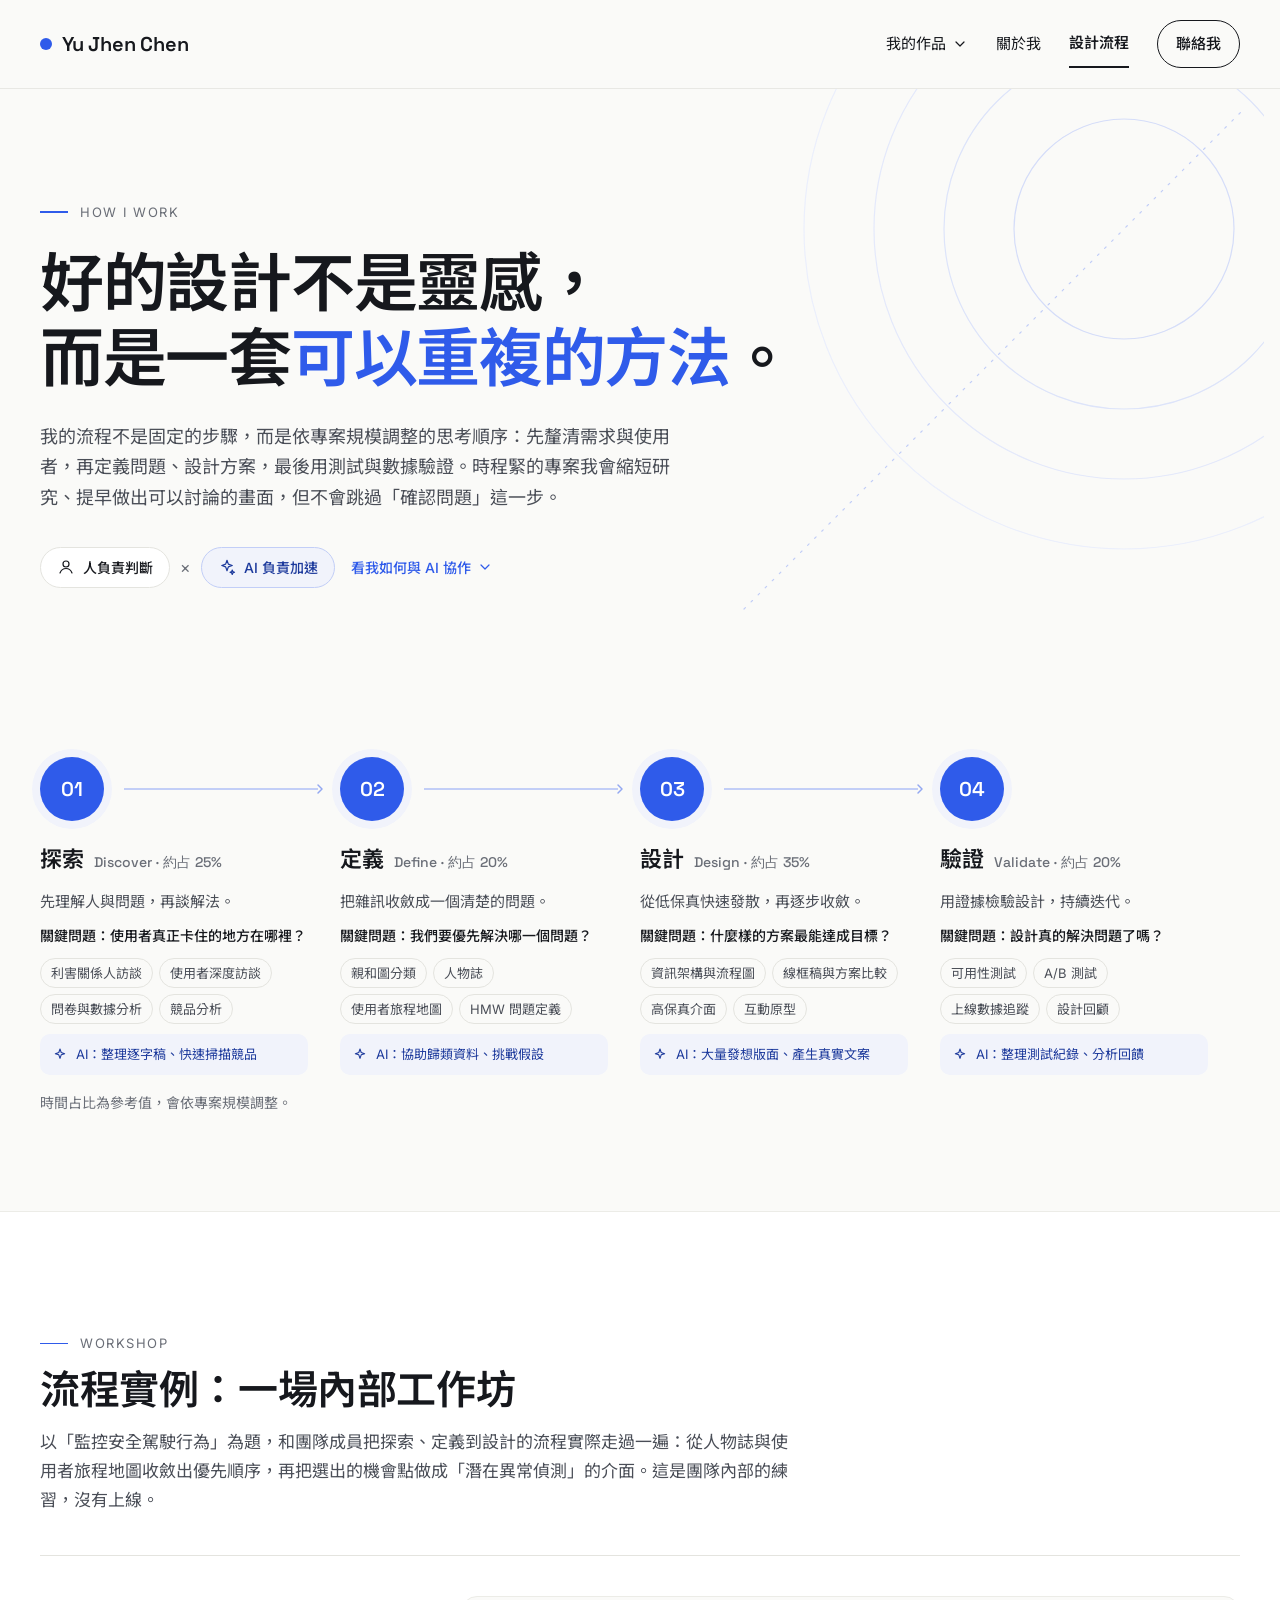
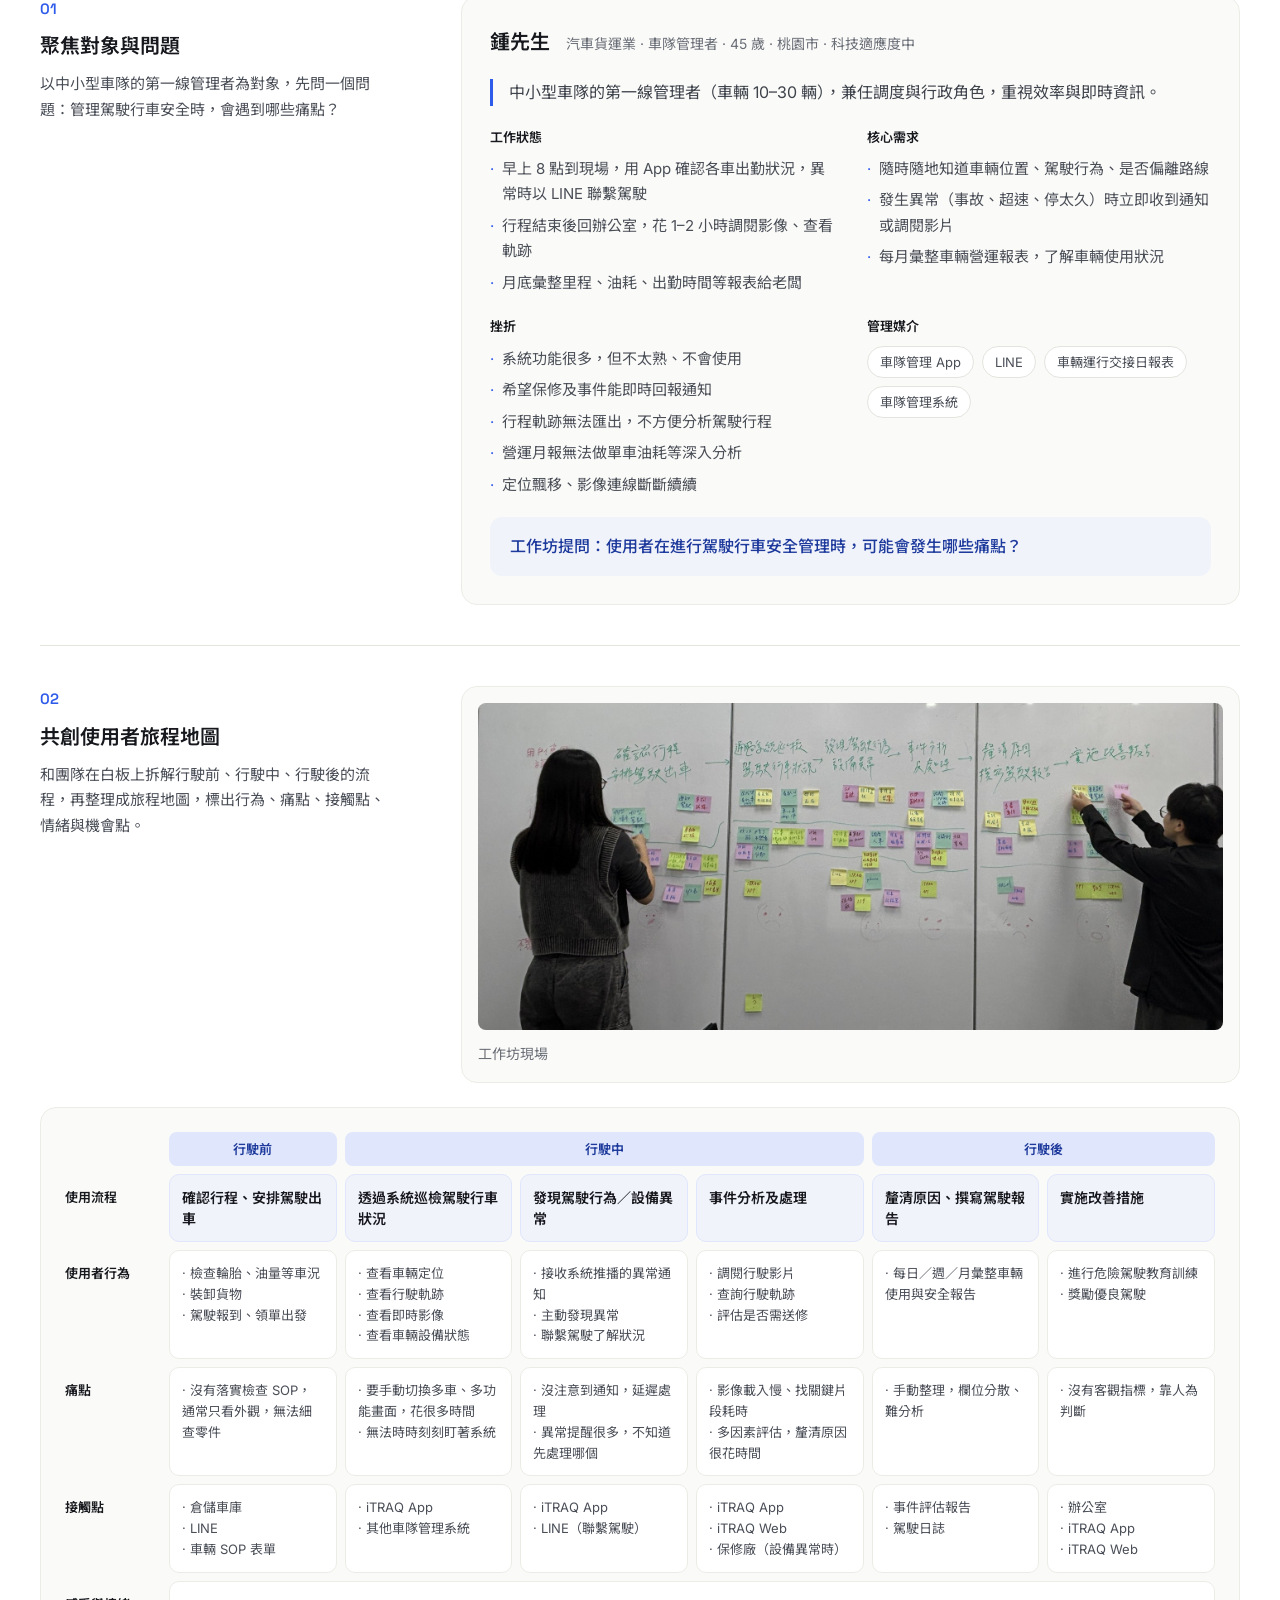
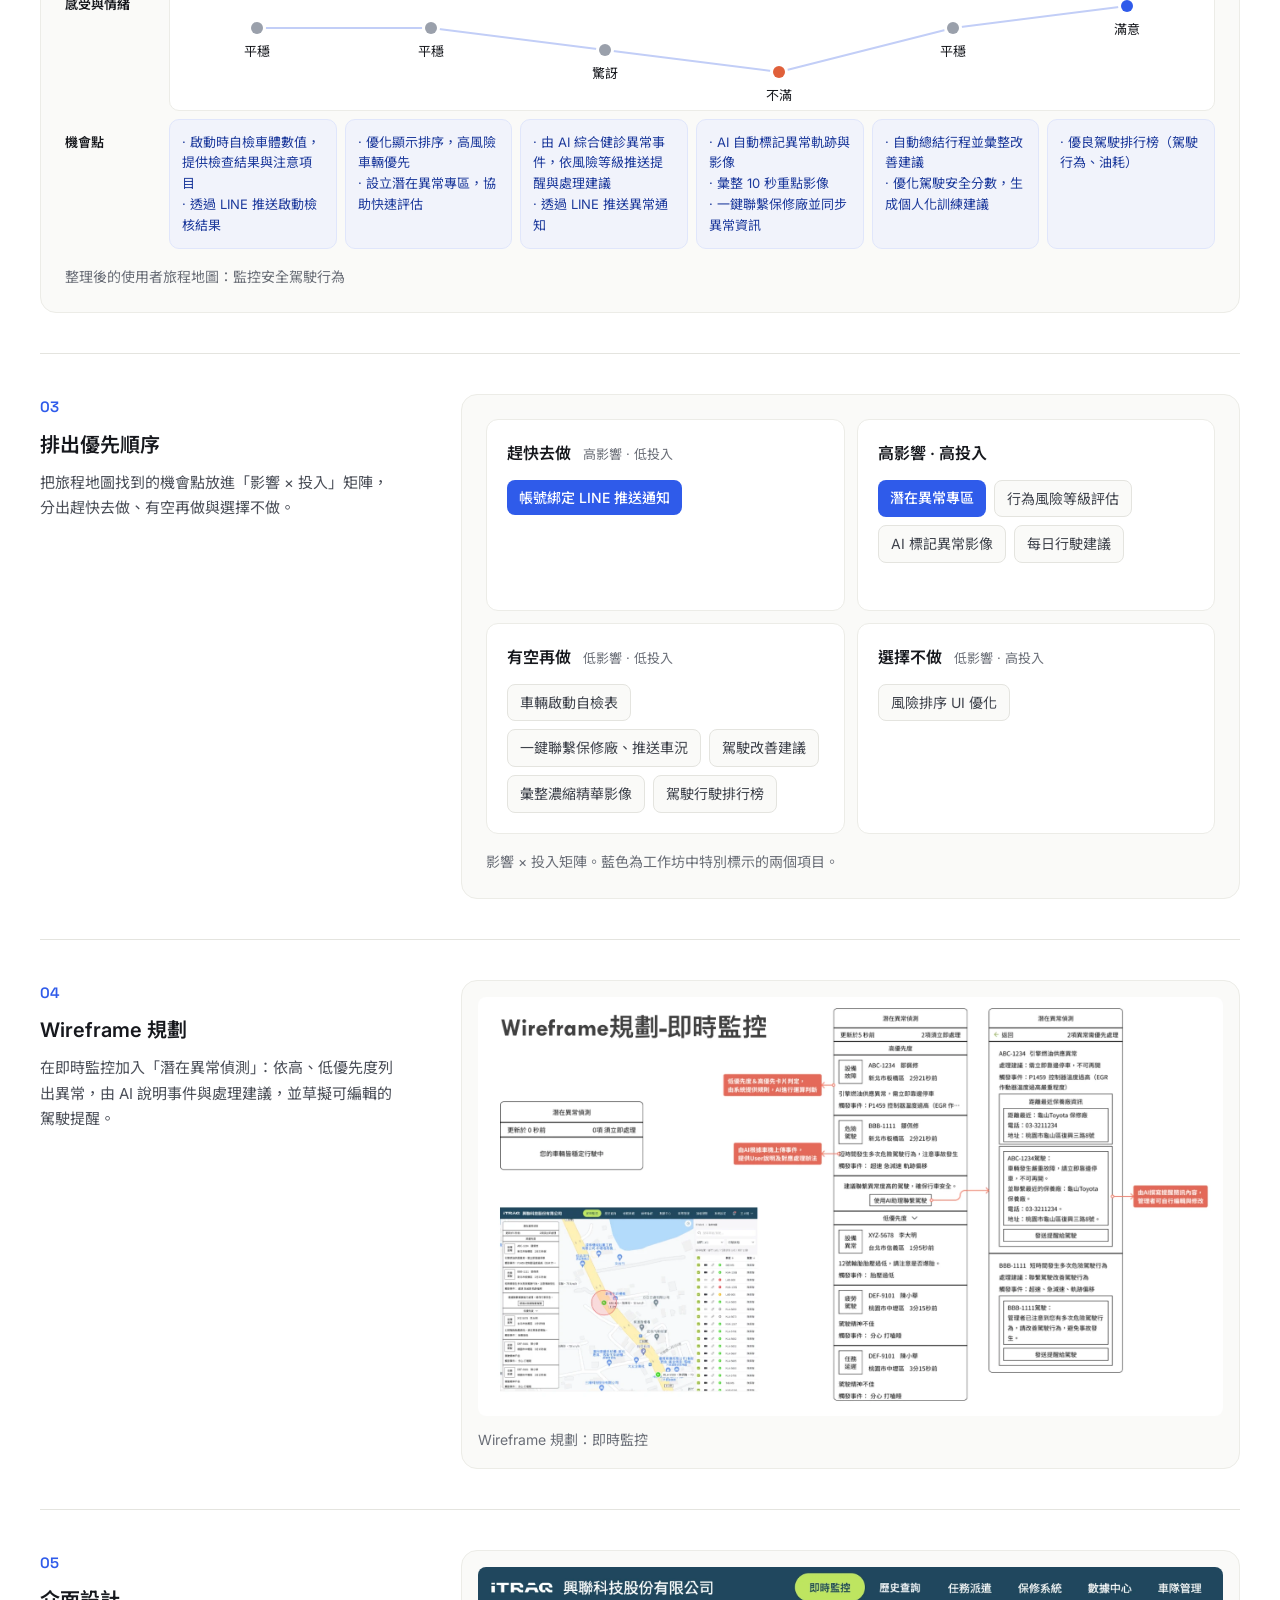
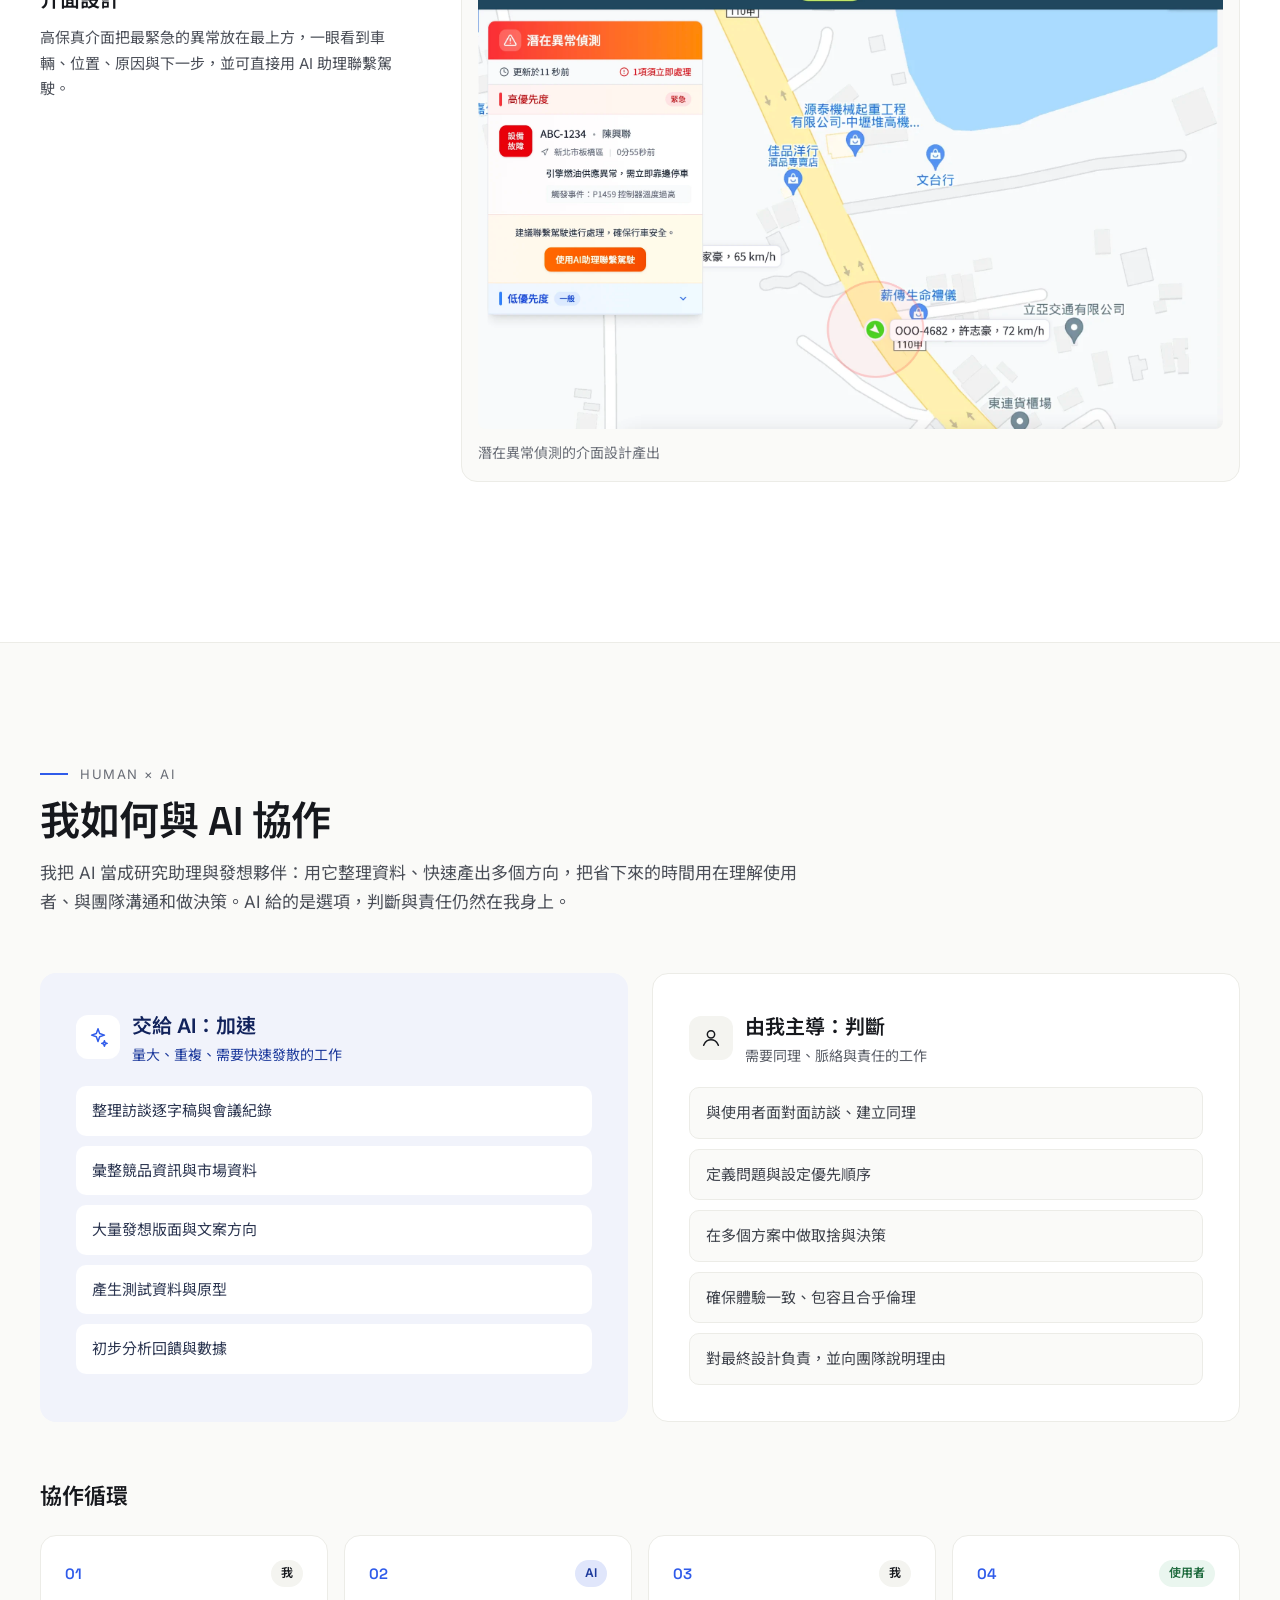
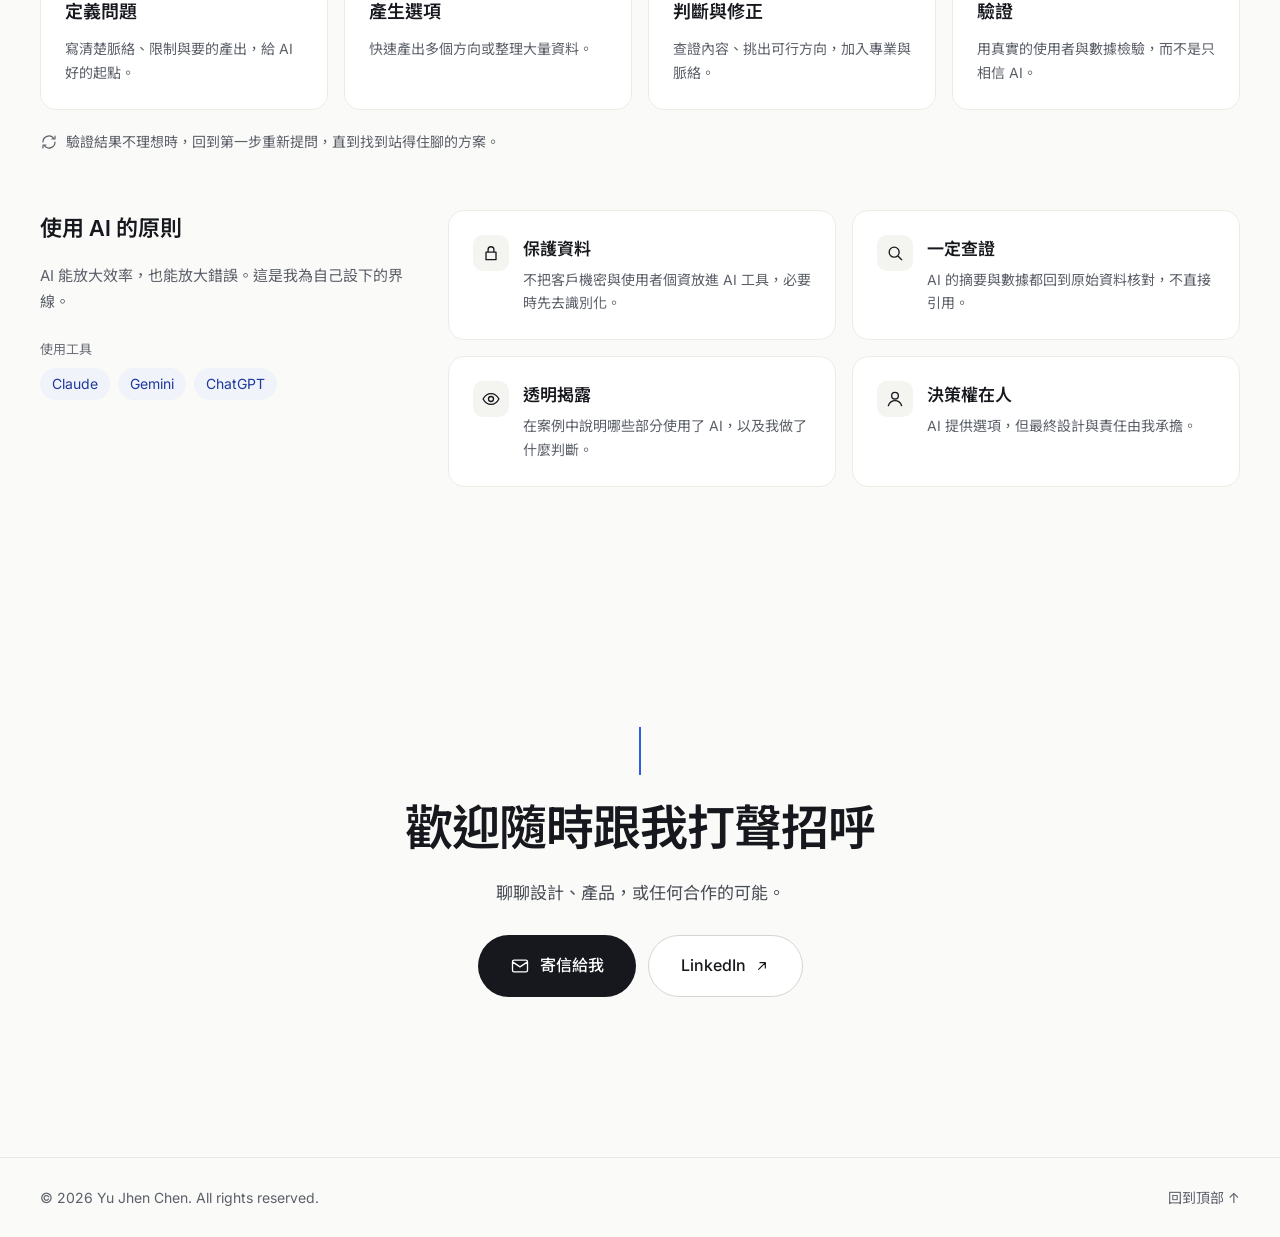
==== process.html @ 96ed3e53 "Initial commit: portfolio site Co-Authored-By: Claude Sonnet 5.5 <noreply@anthropic.com>" ====
<!doctype html>
<html lang="zh-Hant">
<head>
<meta charset="utf-8">
<meta name="viewport" content="width=device-width, initial-scale=1">
<title>我的設計流程</title>
<link rel="preconnect" href="https://fonts.googleapis.com">
<link href="https://fonts.googleapis.com/css2?family=Inter:wght@400;500;600&amp;family=Noto+Sans+TC:wght@400;500;700&amp;family=Space+Grotesk:wght@500;600&amp;display=swap" rel="stylesheet">
<link rel="stylesheet" href="css/site.css">
</head>
<body>
<div class="page">

<!-- 導覽列與頁尾由 js/site.js 產生 -->
<header id="site-header" class="site-header">
<nav aria-label="主要導覽" class="site-nav"><a href="index.html" class="brand">Yu Jhen Chen</a></nav>
</header>
<script src="js/site.js"></script>

<main id="top">

<!-- Hero -->
<section class="process-section1">
<svg data-ln="arcs" aria-hidden="true" viewBox="0 0 560 560" fill="none" class="c-svg1">
<circle cx="420" cy="140" r="110" stroke="#D5DDF9" stroke-width="1.2"></circle>
<circle cx="420" cy="140" r="180" stroke="#DDE4FA" stroke-width="1.2"></circle>
<circle cx="420" cy="140" r="250" stroke="#E4E9FB" stroke-width="1.2"></circle>
<circle cx="420" cy="140" r="320" stroke="#EBEFFC" stroke-width="1.2"></circle>
<path d="M40 520L540 20" stroke="#C2CEF7" stroke-width="1.2" stroke-dasharray="2 8" stroke-linecap="round"></path>
</svg>
<p class="c-p2" data-ln="eyebrow">How I Work</p>
<h1 class="process-h11">好的設計不是靈感，<br>而是一套<span class="text-accent">可以重複的方法</span>。</h1>
<p class="process-p3">我的流程不是固定的步驟，而是依專案規模調整的思考順序：先釐清需求與使用者，再定義問題、設計方案，最後用測試與數據驗證。時程緊的專案我會縮短研究、提早做出可以討論的畫面，但不會跳過「確認問題」這一步。</p>
<div class="process-div12">
<span class="process-span9">
<svg aria-hidden="true" width="18" height="18" viewBox="0 0 24 24" fill="none" stroke="currentColor" stroke-width="1.6" stroke-linecap="round" stroke-linejoin="round"><path d="M8 8a4 4 0 1 0 8 0a4 4 0 1 0-8 0M4 20c1.5-4 4.5-6 8-6s6.5 2 8 6"></path></svg>
人負責判斷
</span>
<span aria-hidden="true" class="process-span10">×</span>
<span class="process-span11">
<svg aria-hidden="true" width="18" height="18" viewBox="0 0 24 24" fill="none" stroke="currentColor" stroke-width="1.6" stroke-linecap="round" stroke-linejoin="round"><path d="M12 3l1.8 5.2L19 10l-5.2 1.8L12 17l-1.8-5.2L5 10l5.2-1.8zM19 16l.8 2.2L22 19l-2.2.8L19 22l-.8-2.2L16 19l2.2-.8z"></path></svg>
AI 負責加速
</span>
<a href="#ai" class="process-a1" data-h="link">看我如何與 AI 協作
<svg aria-hidden="true" width="16" height="16" viewBox="0 0 24 24" fill="none" stroke="currentColor" stroke-width="1.8" stroke-linecap="round" stroke-linejoin="round"><path d="M6 9l6 6 6-6"></path></svg>
</a>
</div>
</section>

<!-- 流程總覽 -->
<div>
<section aria-label="流程總覽" class="process-section2">
<ol aria-label="設計流程：探索、定義、設計、驗證，依序進行" class="process-ol1">

<li class="process-li1">
<div class="process-div2">
<span class="process-span2">01</span>

<div aria-hidden="true" class="process-div9">
<span class="process-span5"></span>
<svg width="16" height="16" viewBox="0 0 24 24" fill="none" stroke="currentColor" stroke-width="2.2" stroke-linecap="round" stroke-linejoin="round" class="process-svg1"><path d="M9 6l6 6-6 6"></path></svg>
</div>

</div>
<div class="process-div3">
<div class="process-div4">
<h2 class="title-22">探索</h2>
<span class="process-span3">Discover · 約占 25%</span>
</div>
<p class="text-15">先理解人與問題，再談解法。</p>
<p class="process-p1">關鍵問題：使用者真正卡住的地方在哪裡？</p>
<ul aria-label="常用方法" class="process-ul1">
<li class="method-chip">利害關係人訪談</li><li class="method-chip">使用者深度訪談</li><li class="method-chip">問卷與數據分析</li><li class="method-chip">競品分析</li>
</ul>
<p class="process-p2">
<svg aria-hidden="true" width="16" height="16" viewBox="0 0 24 24" fill="none" stroke="currentColor" stroke-width="1.6" stroke-linecap="round" stroke-linejoin="round" class="icon-inline"><path d="M12 3l1.8 5.2L19 10l-5.2 1.8L12 17l-1.8-5.2L5 10l5.2-1.8z"></path></svg>
<span>AI：整理逐字稿、快速掃描競品</span>
</p>
</div>
</li>

<li class="process-li1">
<div class="process-div2">
<span class="process-span2">02</span>

<div aria-hidden="true" class="process-div9">
<span class="process-span5"></span>
<svg width="16" height="16" viewBox="0 0 24 24" fill="none" stroke="currentColor" stroke-width="2.2" stroke-linecap="round" stroke-linejoin="round" class="process-svg1"><path d="M9 6l6 6-6 6"></path></svg>
</div>

</div>
<div class="process-div3">
<div class="process-div4">
<h2 class="title-22">定義</h2>
<span class="process-span3">Define · 約占 20%</span>
</div>
<p class="text-15">把雜訊收斂成一個清楚的問題。</p>
<p class="process-p1">關鍵問題：我們要優先解決哪一個問題？</p>
<ul aria-label="常用方法" class="process-ul1">
<li class="method-chip">親和圖分類</li><li class="method-chip">人物誌</li><li class="method-chip">使用者旅程地圖</li><li class="method-chip">HMW 問題定義</li>
</ul>
<p class="process-p2">
<svg aria-hidden="true" width="16" height="16" viewBox="0 0 24 24" fill="none" stroke="currentColor" stroke-width="1.6" stroke-linecap="round" stroke-linejoin="round" class="icon-inline"><path d="M12 3l1.8 5.2L19 10l-5.2 1.8L12 17l-1.8-5.2L5 10l5.2-1.8z"></path></svg>
<span>AI：協助歸類資料、挑戰假設</span>
</p>
</div>
</li>

<li class="process-li1">
<div class="process-div2">
<span class="process-span2">03</span>

<div aria-hidden="true" class="process-div9">
<span class="process-span5"></span>
<svg width="16" height="16" viewBox="0 0 24 24" fill="none" stroke="currentColor" stroke-width="2.2" stroke-linecap="round" stroke-linejoin="round" class="process-svg1"><path d="M9 6l6 6-6 6"></path></svg>
</div>

</div>
<div class="process-div3">
<div class="process-div4">
<h2 class="title-22">設計</h2>
<span class="process-span3">Design · 約占 35%</span>
</div>
<p class="text-15">從低保真快速發散，再逐步收斂。</p>
<p class="process-p1">關鍵問題：什麼樣的方案最能達成目標？</p>
<ul aria-label="常用方法" class="process-ul1">
<li class="method-chip">資訊架構與流程圖</li><li class="method-chip">線框稿與方案比較</li><li class="method-chip">高保真介面</li><li class="method-chip">互動原型</li>
</ul>
<p class="process-p2">
<svg aria-hidden="true" width="16" height="16" viewBox="0 0 24 24" fill="none" stroke="currentColor" stroke-width="1.6" stroke-linecap="round" stroke-linejoin="round" class="icon-inline"><path d="M12 3l1.8 5.2L19 10l-5.2 1.8L12 17l-1.8-5.2L5 10l5.2-1.8z"></path></svg>
<span>AI：大量發想版面、產生真實文案</span>
</p>
</div>
</li>

<li class="process-li1">
<div class="process-div2">
<span class="process-span2">04</span>

</div>
<div class="process-div3">
<div class="process-div4">
<h2 class="title-22">驗證</h2>
<span class="process-span3">Validate · 約占 20%</span>
</div>
<p class="text-15">用證據檢驗設計，持續迭代。</p>
<p class="process-p1">關鍵問題：設計真的解決問題了嗎？</p>
<ul aria-label="常用方法" class="process-ul1">
<li class="method-chip">可用性測試</li><li class="method-chip">A/B 測試</li><li class="method-chip">上線數據追蹤</li><li class="method-chip">設計回顧</li>
</ul>
<p class="process-p2">
<svg aria-hidden="true" width="16" height="16" viewBox="0 0 24 24" fill="none" stroke="currentColor" stroke-width="1.6" stroke-linecap="round" stroke-linejoin="round" class="icon-inline"><path d="M12 3l1.8 5.2L19 10l-5.2 1.8L12 17l-1.8-5.2L5 10l5.2-1.8z"></path></svg>
<span>AI：整理測試紀錄、分析回饋</span>
</p>
</div>
</li>

</ol>
<p class="process-p4">時間占比為參考值，會依專案規模調整。</p>
</section>
</div>

<!-- 流程實例：工作坊 -->
<div class="c-section1">
<section id="workshop" class="process-section3">
<div class="process-div10">
<p class="c-p2" data-ln="eyebrow">Workshop</p>
<h2 class="process-h21">流程實例：一場內部工作坊</h2>
<p class="text-17">以「監控安全駕駛行為」為題，和團隊成員把探索、定義到設計的流程實際走過一遍：從人物誌與使用者旅程地圖收斂出優先順序，再把選出的機會點做成「潛在異常偵測」的介面。這是團隊內部的練習，沒有上線。</p>
</div>
<ol class="c-ol2">
<li class="process-li2">
<div class="stack-8">
<span class="num-accent">01</span>
<h3 class="title-20">聚焦對象與問題</h3>
<p class="text-15">以中小型車隊的第一線管理者為對象，先問一個問題：管理駕駛行車安全時，會遇到哪些痛點？</p>
</div>
<div class="process-div1">
<figure class="process-figure2">
<div class="group-head">
<strong class="c-strong1">鍾先生</strong>
<span class="caption">汽車貨運業 · 車隊管理者 · 45 歲 · 桃園市 · 科技適應度中</span>
</div>
<p class="process-p5">中小型車隊的第一線管理者（車輛 10–30 輛），兼任調度與行政角色，重視效率與即時資訊。</p>
<div class="process-div13">
<div class="stack-8"><span class="label-13">工作狀態</span><ul class="process-ul2"><li class="row-8"><span aria-hidden="true" class="text-accent">·</span><span>早上 8 點到現場，用 App 確認各車出勤狀況，異常時以 LINE 聯繫駕駛</span></li><li class="row-8"><span aria-hidden="true" class="text-accent">·</span><span>行程結束後回辦公室，花 1–2 小時調閱影像、查看軌跡</span></li><li class="row-8"><span aria-hidden="true" class="text-accent">·</span><span>月底彙整里程、油耗、出勤時間等報表給老闆</span></li></ul></div>
<div class="stack-8"><span class="label-13">核心需求</span><ul class="process-ul2"><li class="row-8"><span aria-hidden="true" class="text-accent">·</span><span>隨時隨地知道車輛位置、駕駛行為、是否偏離路線</span></li><li class="row-8"><span aria-hidden="true" class="text-accent">·</span><span>發生異常（事故、超速、停太久）時立即收到通知或調閱影片</span></li><li class="row-8"><span aria-hidden="true" class="text-accent">·</span><span>每月彙整車輛營運報表，了解車輛使用狀況</span></li></ul></div>
<div class="stack-8"><span class="label-13">挫折</span><ul class="process-ul2"><li class="row-8"><span aria-hidden="true" class="text-accent">·</span><span>系統功能很多，但不太熟、不會使用</span></li><li class="row-8"><span aria-hidden="true" class="text-accent">·</span><span>希望保修及事件能即時回報通知</span></li><li class="row-8"><span aria-hidden="true" class="text-accent">·</span><span>行程軌跡無法匯出，不方便分析駕駛行程</span></li><li class="row-8"><span aria-hidden="true" class="text-accent">·</span><span>營運月報無法做單車油耗等深入分析</span></li><li class="row-8"><span aria-hidden="true" class="text-accent">·</span><span>定位飄移、影像連線斷斷續續</span></li></ul></div>
<div class="stack-8"><span class="label-13">管理媒介</span><div class="wrap-8"><span class="tag">車隊管理 App</span><span class="tag">LINE</span><span class="tag">車輛運行交接日報表</span><span class="tag">車隊管理系統</span></div></div>
</div>
<p class="process-p6">工作坊提問：使用者在進行駕駛行車安全管理時，可能會發生哪些痛點？</p>
</figure>
</div>
</li>
<li class="process-li2">
<div class="stack-8">
<span class="num-accent">02</span>
<h3 class="title-20">共創使用者旅程地圖</h3>
<p class="text-15">和團隊在白板上拆解行駛前、行駛中、行駛後的流程，再整理成旅程地圖，標出行為、痛點、接觸點、情緒與機會點。</p>
</div>
<div class="process-div1">
<figure class="process-figure1">
<img src="assets/images/workshop-photo.jpg" alt="兩位團隊成員在白板前以便利貼排出使用者旅程地圖" class="process-img1">
<figcaption class="caption">工作坊現場</figcaption>
</figure>
</div>
<figure class="process-figure3">
<div class="process-div14"><div class="process-div15"><div></div><div class="process-div16">行駛前</div><div class="process-div17">行駛中</div><div class="process-div18">行駛後</div><div class="jm-row-label">使用流程</div><div class="jm-step">確認行程、安排駕駛出車</div><div class="jm-step">透過系統巡檢駕駛行車狀況</div><div class="jm-step">發現駕駛行為／設備異常</div><div class="jm-step">事件分析及處理</div><div class="jm-step">釐清原因、撰寫駕駛報告</div><div class="jm-step">實施改善措施</div><div class="jm-row-label">使用者行為</div><div class="jm-cell">· 檢查輪胎、油量等車況<br>· 裝卸貨物<br>· 駕駛報到、領單出發</div><div class="jm-cell">· 查看車輛定位<br>· 查看行駛軌跡<br>· 查看即時影像<br>· 查看車輛設備狀態</div><div class="jm-cell">· 接收系統推播的異常通知<br>· 主動發現異常<br>· 聯繫駕駛了解狀況</div><div class="jm-cell">· 調閱行駛影片<br>· 查詢行駛軌跡<br>· 評估是否需送修</div><div class="jm-cell">· 每日／週／月彙整車輛使用與安全報告</div><div class="jm-cell">· 進行危險駕駛教育訓練<br>· 獎勵優良駕駛</div><div class="jm-row-label">痛點</div><div class="jm-cell">· 沒有落實檢查 SOP，通常只看外觀，無法細查零件</div><div class="jm-cell">· 要手動切換多車、多功能畫面，花很多時間<br>· 無法時時刻刻盯著系統</div><div class="jm-cell">· 沒注意到通知，延遲處理<br>· 異常提醒很多，不知道先處理哪個</div><div class="jm-cell">· 影像載入慢、找關鍵片段耗時<br>· 多因素評估，釐清原因很花時間</div><div class="jm-cell">· 手動整理，欄位分散、難分析</div><div class="jm-cell">· 沒有客觀指標，靠人為判斷</div><div class="jm-row-label">接觸點</div><div class="jm-cell">· 倉儲車庫<br>· LINE<br>· 車輛 SOP 表單</div><div class="jm-cell">· iTRAQ App<br>· 其他車隊管理系統</div><div class="jm-cell">· iTRAQ App<br>· LINE（聯繫駕駛）</div><div class="jm-cell">· iTRAQ App<br>· iTRAQ Web<br>· 保修廠（設備異常時）</div><div class="jm-cell">· 事件評估報告<br>· 駕駛日誌</div><div class="jm-cell">· 辦公室<br>· iTRAQ App<br>· iTRAQ Web</div><div class="jm-row-label">感受與情緒</div><div class="process-div19"><svg aria-hidden="true" viewBox="0 0 600 128" preserveAspectRatio="none" class="process-svg2"><polyline points="50,46 150,46 250,68 350,90 450,46 550,24" fill="none" stroke="#C2CEF7" stroke-width="2" stroke-linejoin="round" stroke-linecap="round" vector-effect="non-scaling-stroke"></polyline></svg><span class="process-span12"></span><span class="process-span13">平穩</span><span class="process-span14"></span><span class="process-span15">平穩</span><span class="process-span16"></span><span class="process-span17">驚訝</span><span class="process-span18"></span><span class="process-span19">不滿</span><span class="process-span20"></span><span class="process-span21">平穩</span><span class="process-span22"></span><span class="process-span23">滿意</span></div><div class="jm-row-label">機會點</div><div class="jm-opportunity">· 啟動時自檢車體數值，提供檢查結果與注意項目<br>· 透過 LINE 推送啟動檢核結果</div><div class="jm-opportunity">· 優化顯示排序，高風險車輛優先<br>· 設立潛在異常專區，協助快速評估</div><div class="jm-opportunity">· 由 AI 綜合健診異常事件，依風險等級推送提醒與處理建議<br>· 透過 LINE 推送異常通知</div><div class="jm-opportunity">· AI 自動標記異常軌跡與影像<br>· 彙整 10 秒重點影像<br>· 一鍵聯繫保修廠並同步異常資訊</div><div class="jm-opportunity">· 自動總結行程並彙整改善建議<br>· 優化駕駛安全分數，生成個人化訓練建議</div><div class="jm-opportunity">· 優良駕駛排行榜（駕駛行為、油耗）</div></div></div>
<figcaption class="caption">整理後的使用者旅程地圖：監控安全駕駛行為</figcaption>
</figure>
</li>
<li class="process-li2">
<div class="stack-8">
<span class="num-accent">03</span>
<h3 class="title-20">排出優先順序</h3>
<p class="text-15">把旅程地圖找到的機會點放進「影響 × 投入」矩陣，分出趕快去做、有空再做與選擇不做。</p>
</div>
<div class="process-div1">
<figure class="process-figure4">
<div class="process-div20">
<div class="process-div5"><div class="process-div6"><strong class="process-strong1">趕快去做</strong><span class="process-span1">高影響 · 低投入</span></div><div class="wrap-8"><span class="process-span7">帳號綁定 LINE 推送通知</span></div></div>
<div class="process-div5"><div class="process-div6"><strong class="process-strong1">高影響 · 高投入</strong><span class="process-span1"></span></div><div class="wrap-8"><span class="process-span7">潛在異常專區</span><span class="matrix-chip">行為風險等級評估</span><span class="matrix-chip">AI 標記異常影像</span><span class="matrix-chip">每日行駛建議</span></div></div>
<div class="process-div5"><div class="process-div6"><strong class="process-strong1">有空再做</strong><span class="process-span1">低影響 · 低投入</span></div><div class="wrap-8"><span class="matrix-chip">車輛啟動自檢表</span><span class="matrix-chip">一鍵聯繫保修廠、推送車況</span><span class="matrix-chip">駕駛改善建議</span><span class="matrix-chip">彙整濃縮精華影像</span><span class="matrix-chip">駕駛行駛排行榜</span></div></div>
<div class="process-div5"><div class="process-div6"><strong class="process-strong1">選擇不做</strong><span class="process-span1">低影響 · 高投入</span></div><div class="wrap-8"><span class="matrix-chip">風險排序 UI 優化</span></div></div>
</div>
<figcaption class="caption">影響 × 投入矩陣。藍色為工作坊中特別標示的兩個項目。</figcaption>
</figure>
</div>
</li>
<li class="process-li2">
<div class="stack-8">
<span class="num-accent">04</span>
<h3 class="title-20">Wireframe 規劃</h3>
<p class="text-15">在即時監控加入「潛在異常偵測」：依高、低優先度列出異常，由 AI 說明事件與處理建議，並草擬可編輯的駕駛提醒。</p>
</div>
<div class="process-div1">
<figure class="process-figure1">
<img src="assets/images/workshop-wireframe.png" alt="即時監控的 Wireframe：潛在異常偵測面板的空狀態、列表與處理建議頁" class="process-img1">
<figcaption class="caption">Wireframe 規劃：即時監控</figcaption>
</figure>
</div>
</li>
<li class="process-li2">
<div class="stack-8">
<span class="num-accent">05</span>
<h3 class="title-20">介面設計</h3>
<p class="text-15">高保真介面把最緊急的異常放在最上方，一眼看到車輛、位置、原因與下一步，並可直接用 AI 助理聯繫駕駛。</p>
</div>
<div class="process-div1">
<figure class="process-figure1">
<img src="assets/images/workshop-ui.png" alt="iTRAQ 即時監控畫面，左側為潛在異常偵測面板" class="process-img1">
<figcaption class="caption">潛在異常偵測的介面設計產出</figcaption>
</figure>
</div>
</li>
</ol>
</section>
</div>

<!-- 與 AI 協作 -->
<div>
<section id="ai" class="process-section4">
<div class="process-div10">
<p class="c-p2" data-ln="eyebrow">Human × AI</p>
<h2 class="process-h21">我如何與 AI 協作</h2>
<p class="text-17">我把 AI 當成研究助理與發想夥伴：用它整理資料、快速產出多個方向，把省下來的時間用在理解使用者、與團隊溝通和做決策。AI 給的是選項，判斷與責任仍然在我身上。</p>
</div>

<!-- 分工 -->
<div class="process-div21">
<div class="process-div22">
<div class="process-div11">
<span aria-hidden="true" class="process-span24"><svg width="22" height="22" viewBox="0 0 24 24" fill="none" stroke="currentColor" stroke-width="1.6" stroke-linecap="round" stroke-linejoin="round"><path d="M12 3l1.8 5.2L19 10l-5.2 1.8L12 17l-1.8-5.2L5 10l5.2-1.8zM19 16l.8 2.2L22 19l-2.2.8L19 22l-.8-2.2L16 19l2.2-.8z"></path></svg></span>
<div><h3 class="process-h31">交給 AI：加速</h3><p class="process-p7">量大、重複、需要快速發散的工作</p></div>
</div>
<ul class="process-ul3">
<li class="process-li3">整理訪談逐字稿與會議紀錄</li><li class="process-li3">彙整競品資訊與市場資料</li><li class="process-li3">大量發想版面與文案方向</li><li class="process-li3">產生測試資料與原型</li><li class="process-li3">初步分析回饋與數據</li>
</ul>
</div>
<div class="process-div23">
<div class="process-div11">
<span aria-hidden="true" class="process-span25"><svg width="22" height="22" viewBox="0 0 24 24" fill="none" stroke="currentColor" stroke-width="1.6" stroke-linecap="round" stroke-linejoin="round"><path d="M8 8a4 4 0 1 0 8 0a4 4 0 1 0-8 0M4 20c1.5-4 4.5-6 8-6s6.5 2 8 6"></path></svg></span>
<div><h3 class="title-20">由我主導：判斷</h3><p class="text-14-muted">需要同理、脈絡與責任的工作</p></div>
</div>
<ul class="c-ul1">
<li class="process-li4">與使用者面對面訪談、建立同理</li><li class="process-li4">定義問題與設定優先順序</li><li class="process-li4">在多個方案中做取捨與決策</li><li class="process-li4">確保體驗一致、包容且合乎倫理</li><li class="process-li4">對最終設計負責，並向團隊說明理由</li>
</ul>
</div>
</div>

<!-- 協作循環 -->
<div class="process-li1">
<h3 class="title-22">協作循環</h3>
<ol class="c-ol3">

<li class="flow-card">
<div class="process-div7">
<span class="num-accent">01</span>
<span class="process-span8">我</span>
</div>
<h4 class="title-18">定義問題</h4>
<p class="text-14-muted">寫清楚脈絡、限制與要的產出，給 AI 好的起點。</p>
</li>

<li class="flow-card">
<div class="process-div7">
<span class="num-accent">02</span>
<span class="process-span26">AI</span>
</div>
<h4 class="title-18">產生選項</h4>
<p class="text-14-muted">快速產出多個方向或整理大量資料。</p>
</li>

<li class="flow-card">
<div class="process-div7">
<span class="num-accent">03</span>
<span class="process-span8">我</span>
</div>
<h4 class="title-18">判斷與修正</h4>
<p class="text-14-muted">查證內容、挑出可行方向，加入專業與脈絡。</p>
</li>

<li class="flow-card">
<div class="process-div7">
<span class="num-accent">04</span>
<span class="process-span27">使用者</span>
</div>
<h4 class="title-18">驗證</h4>
<p class="text-14-muted">用真實的使用者與數據檢驗，而不是只相信 AI。</p>
</li>

</ol>
<p class="process-p8">
<svg aria-hidden="true" width="18" height="18" viewBox="0 0 24 24" fill="none" stroke="currentColor" stroke-width="1.6" stroke-linecap="round" stroke-linejoin="round"><path d="M4 12a8 8 0 0 1 14-5.3M20 4v4h-4M20 12a8 8 0 0 1-14 5.3M4 20v-4h4"></path></svg>
驗證結果不理想時，回到第一步重新提問，直到找到站得住腳的方案。
</p>
</div>

<!-- 使用原則 -->
<div class="process-div24">
<div class="process-div25">
<h3 class="title-22">使用 AI 的原則</h3>
<p class="process-p9">AI 能放大效率，也能放大錯誤。這是我為自己設下的界線。</p>
<div class="process-div26">
<span class="process-span1">使用工具</span>
<div class="wrap-8"><span class="process-span6">Claude</span><span class="process-span6">Gemini</span><span class="process-span6">ChatGPT</span></div>
</div>
</div>
<div class="process-div27">

<div class="process-div8">
<span aria-hidden="true" class="process-span4"><svg width="20" height="20" viewBox="0 0 24 24" fill="none" stroke="#16181D" stroke-width="1.6" stroke-linecap="round" stroke-linejoin="round"><path d="M6 11h12v9H6zM8.5 11V8a3.5 3.5 0 0 1 7 0v3"></path></svg></span>
<div class="stack-4"><h4 class="process-h41">保護資料</h4><p class="text-14-muted">不把客戶機密與使用者個資放進 AI 工具，必要時先去識別化。</p></div>
</div>

<div class="process-div8">
<span aria-hidden="true" class="process-span4"><svg width="20" height="20" viewBox="0 0 24 24" fill="none" stroke="#16181D" stroke-width="1.6" stroke-linecap="round" stroke-linejoin="round"><path d="M5 11a6 6 0 1 0 12 0a6 6 0 1 0-12 0M20 20l-4.5-4.5"></path></svg></span>
<div class="stack-4"><h4 class="process-h41">一定查證</h4><p class="text-14-muted">AI 的摘要與數據都回到原始資料核對，不直接引用。</p></div>
</div>

<div class="process-div8">
<span aria-hidden="true" class="process-span4"><svg width="20" height="20" viewBox="0 0 24 24" fill="none" stroke="#16181D" stroke-width="1.6" stroke-linecap="round" stroke-linejoin="round"><path d="M2.5 12S6 5.5 12 5.5 21.5 12 21.5 12 18 18.5 12 18.5 2.5 12 2.5 12zM9 12a3 3 0 1 0 6 0a3 3 0 1 0-6 0"></path></svg></span>
<div class="stack-4"><h4 class="process-h41">透明揭露</h4><p class="text-14-muted">在案例中說明哪些部分使用了 AI，以及我做了什麼判斷。</p></div>
</div>

<div class="process-div8">
<span aria-hidden="true" class="process-span4"><svg width="20" height="20" viewBox="0 0 24 24" fill="none" stroke="#16181D" stroke-width="1.6" stroke-linecap="round" stroke-linejoin="round"><path d="M8 8a4 4 0 1 0 8 0a4 4 0 1 0-8 0M4 20c1.5-4 4.5-6 8-6s6.5 2 8 6"></path></svg></span>
<div class="stack-4"><h4 class="process-h41">決策權在人</h4><p class="text-14-muted">AI 提供選項，但最終設計與責任由我承擔。</p></div>
</div>

</div>
</div>
</section>
</div>

<!-- 聯絡 -->
<section id="contact" class="process-section5">
<div class="contact-inner">
<h2 class="c-h21" data-ln="contact">歡迎隨時跟我打聲招呼</h2>
<p class="text-17">聊聊設計、產品，或任何合作的可能。</p>
<div class="c-div1">
<a href="mailto:yujhen99127@gmail.com" class="btn-primary-lg" data-h="primary">
<svg aria-hidden="true" width="20" height="20" viewBox="0 0 24 24" fill="none" stroke="currentColor" stroke-width="1.6" stroke-linecap="round" stroke-linejoin="round"><path d="M5 5h14a2 2 0 0 1 2 2v10a2 2 0 0 1-2 2H5a2 2 0 0 1-2-2V7a2 2 0 0 1 2-2zM3 7l9 6 9-6"></path></svg>
寄信給我
</a>
<a href="https://www.linkedin.com/in/yu-jhen-c-207bb4201/" class="btn-outline-lg" data-h="pill">LinkedIn
<svg aria-hidden="true" width="16" height="16" viewBox="0 0 24 24" fill="none" stroke="currentColor" stroke-width="1.8" stroke-linecap="round" stroke-linejoin="round"><path d="M7 17L17 7M9 7h8v8"></path></svg>
</a>
</div>
</div>
</section>

</main>

<footer id="site-footer" class="site-footer"></footer>

</div>
</body>
</html>
---- css/site.css ----
/* Yu Jhen Chen 作品集：全站樣式
   1. 設計變數  2. 基礎與互動  3. 共用元件  4. 跨頁共用的版面  5. 各頁專屬 */
/* ---------- 1. 設計變數：改這裡就能全站換色、換字型 ---------- */
:root {
  --accent: #2F5BEA;
  --accent-dark: #1D3A9C;
  --accent-200: #C2CEF7;
  --accent-100: #E0E6FB;
  --accent-50: #F1F3FB;
  --ink: #16181D;
  --text-1: #3E424B;
  --text-2: #4A4E57;
  --text-3: #5B5F68;
  --text-4: #6A6E77;
  --ground: #FAFAF8;
  --white: #FFFFFF;
  --line: #ECECE7;
  --line-strong: #E4E4DF;
  --line-nav: #E8E8E4;
  --line-control: #D6D6D0;
  --font-head: 'Space Grotesk', 'Noto Sans TC', sans-serif;
  --font-body: Inter, 'Noto Sans TC', system-ui, sans-serif;
}
/* ---------- 2. 基礎與互動（Hover、下拉選單、線條點綴） ---------- */
body{margin:0;background:var(--ground);overflow-x:hidden}
a{color:var(--ink);text-decoration:none}
:where(a:hover){color:var(--accent)}
[data-h]{transition:background-color 200ms cubic-bezier(.2,.8,.2,1),border-color 200ms cubic-bezier(.2,.8,.2,1),box-shadow 200ms cubic-bezier(.2,.8,.2,1),color 200ms cubic-bezier(.2,.8,.2,1)}
[data-h="primary"]:hover,[data-h="pill"]:hover{background:var(--accent-50) !important;color:var(--accent-dark) !important;border-color:var(--accent) !important;box-shadow:inset 0 0 0 1px var(--accent)}
[data-h="card"]:hover{background:#F6F8FE !important;border-color:var(--accent) !important;box-shadow:0 0 0 1px var(--accent)}
[data-h="link"]:hover{background:var(--accent-50);color:var(--accent-dark) !important;border-radius:6px;box-shadow:0 0 0 6px var(--accent-50),0 0 0 7px var(--accent-200)}
a:focus-visible{outline:2px solid var(--accent);outline-offset:3px}
[data-dd-menu]{opacity:0;visibility:hidden;transform:translateY(-4px);transition:opacity 200ms cubic-bezier(.2,.8,.2,1),transform 200ms cubic-bezier(.2,.8,.2,1),visibility 200ms}
[data-dd]:hover [data-dd-menu],[data-dd]:focus-within [data-dd-menu]{opacity:1;visibility:visible;transform:none}
[data-dd-chev]{transition:transform 200ms cubic-bezier(.2,.8,.2,1)}
[data-dd]:hover [data-dd-chev],[data-dd]:focus-within [data-dd-chev]{transform:rotate(180deg)}
[data-h="item"]:hover{background:var(--accent-50);color:var(--accent-dark) !important;box-shadow:inset 0 0 0 1px var(--accent-200)}
button:focus-visible{outline:2px solid var(--accent);outline-offset:3px}
[data-ln="eyebrow"]::before{content:"";display:inline-block;width:28px;height:1.5px;background:var(--accent);vertical-align:middle;margin-right:12px;position:relative;top:-1px}
[data-ln="num"]{display:flex;align-items:center;gap:12px}
[data-ln="num"]::after{content:"";width:40px;height:1.5px;background:var(--accent-200)}
[data-ln="contact"]::before{content:"";display:block;width:1.5px;height:48px;background:var(--accent);margin:0 auto 24px}
@media (prefers-reduced-motion: reduce){[data-h]{transition:none}}

.brand-icon{width:28px;height:28px;border-radius:8px;display:inline-block}
.nav-link.is-current{font-weight:600;border-bottom:2px solid var(--ink)}
.menu-item.is-current{font-weight:600;background:#F4F4F0}

/* ---------- 3. 共用元件 ---------- */
.text-15 {
  margin: 0;
  font-size: 15px;
  color: var(--text-2);
}
.title-20 {
  margin: 0;
  font-size: 20px;
  font-weight: 600;
}
.num-accent {
  font-family: 'Space Grotesk', sans-serif;
  font-size: 15px;
  font-weight: 600;
  color: var(--accent);
}
.jm-cell {
  padding: 12px;
  border-radius: 10px;
  background: var(--white);
  border: 1px solid var(--line);
  font-size: 13px;
  line-height: 1.6;
  color: var(--text-2);
}
.stack-4 {
  display: flex;
  flex-direction: column;
  gap: 4px;
}
.tag {
  font-size: 13px;
  padding: 4px 12px;
  border-radius: 999px;
  background: var(--white);
  border: 1px solid var(--line-strong);
  color: var(--text-2);
}
.method-chip {
  font-size: 13px;
  padding: 3px 10px;
  border-radius: 999px;
  background: var(--ground);
  border: 1px solid var(--line-strong);
  color: var(--text-2);
}
.text-accent {
  color: var(--accent);
}
.wrap-8 {
  display: flex;
  flex-wrap: wrap;
  gap: 8px;
}
.title-18 {
  margin: 0;
  font-size: 18px;
  font-weight: 600;
}
.row-8 {
  display: flex;
  gap: 8px;
}
.label-caps {
  font-size: 13px;
  letter-spacing: 0.08em;
  color: var(--text-4);
}
.stack-8 {
  display: flex;
  flex-direction: column;
  gap: 8px;
}
.label-13 {
  font-size: 13px;
  font-weight: 600;
  color: var(--ink);
}
.stack-2 {
  display: flex;
  flex-direction: column;
  gap: 2px;
}
.matrix-chip {
  font-size: 14px;
  padding: 6px 12px;
  border-radius: 8px;
  background: var(--ground);
  border: 1px solid var(--line-strong);
  color: var(--text-1);
}
.text-14-muted {
  margin: 0;
  font-size: 14px;
  color: var(--text-3);
}
.case-section {
  display: grid;
  grid-template-columns: repeat(auto-fit, minmax(min(100%, 280px), 1fr));
  gap: 24px 64px;
}
.section-num {
  margin: 0 0 6px;
  font-family: 'Space Grotesk', sans-serif;
  font-size: 15px;
  font-weight: 600;
  color: var(--accent);
}
.section-title {
  margin: 0;
  font-family: var(--font-head);
  font-weight: 600;
  font-size: 32px;
  letter-spacing: -0.01em;
}
.menu-item {
  display: block;
  padding: 10px 12px;
  border-radius: 8px;
  font-size: 15px;
  line-height: 1.5;
  white-space: nowrap;
}
.icon-inline {
  flex: none;
  margin-top: 3px;
}
.title-22 {
  margin: 0;
  font-size: 22px;
  font-weight: 600;
}
.caption {
  font-size: 14px;
  color: var(--text-4);
}
.flow-card {
  padding: 24px;
  border-radius: 16px;
  background: var(--white);
  border: 1px solid var(--line);
  display: flex;
  flex-direction: column;
  gap: 10px;
}
.meta-value {
  margin: 4px 0 0;
  font-size: 16px;
  font-weight: 500;
}
.skill-chip {
  font-size: 14px;
  padding: 6px 14px;
  border-radius: 999px;
  background: rgb(244, 244, 240);
  color: rgb(62, 66, 75);
}
.group-head {
  display: flex;
  flex-wrap: wrap;
  align-items: baseline;
  gap: 4px 16px;
}
.jm-row-label {
  font-size: 13px;
  font-weight: 600;
  color: var(--ink);
  padding-top: 12px;
}
.jm-step {
  padding: 12px;
  border-radius: 10px;
  background: var(--accent-50);
  border: 1px solid var(--accent-100);
  font-size: 14px;
  line-height: 1.5;
  font-weight: 600;
  color: var(--ink);
}
.jm-opportunity {
  padding: 12px;
  border-radius: 10px;
  background: var(--accent-50);
  border: 1px solid var(--accent-100);
  font-size: 13px;
  line-height: 1.6;
  color: var(--accent-dark);
}
.point-row {
  padding: 24px 0;
  border-top: 1px solid var(--line-strong);
  display: grid;
  grid-template-columns: 48px minmax(0, 1fr);
  gap: 16px;
}
.text-16-muted {
  margin: 0;
  font-size: 16px;
  color: var(--text-2);
}
.stat-card {
  padding: 28px 24px;
  border-radius: 16px;
  background: var(--white);
  border: 1px solid var(--line);
  display: flex;
  flex-direction: column;
  gap: 6px;
}
.stat-value {
  font-family: var(--font-head);
  font-size: 36px;
  font-weight: 600;
  line-height: 1.15;
  letter-spacing: -0.02em;
  color: var(--accent);
}
.text-14 {
  font-size: 14px;
  color: var(--text-2);
}
.site-header {
  border-bottom: 1px solid var(--line-nav);
  background: var(--ground);
}
.site-nav {
  max-width: 1200px;
  margin: 0 auto;
  padding: 20px 24px;
  display: flex;
  flex-wrap: wrap;
  align-items: center;
  justify-content: space-between;
  gap: 16px;
}
.brand {
  font-family: var(--font-head);
  font-weight: 600;
  font-size: 20px;
  letter-spacing: -0.01em;
  display: flex;
  align-items: center;
  gap: 10px;
}
.dropdown {
  position: relative;
}
.dropdown-menu {
  position: absolute;
  top: 100%;
  left: -12px;
  z-index: 20;
  min-width: 232px;
  padding: 8px;
  border-radius: 12px;
  background: var(--white);
  border: 1px solid var(--line);
  box-shadow: 0 16px 40px rgba(22,24,29,0.12);
  display: flex;
  flex-direction: column;
  gap: 2px;
}
.text-15-muted {
  margin: 0;
  color: var(--text-3);
  font-size: 15px;
}
.img-cover {
  width: 100%;
  height: 100%;
  object-fit: cover;
  display: block;
}
.text-17 {
  margin: 0;
  font-size: 17px;
  color: var(--text-2);
}
.site-footer {
  border-top: 1px solid var(--line-nav);
}
.footer-inner {
  max-width: 1200px;
  margin: 0 auto;
  padding: 28px 24px;
  display: flex;
  flex-wrap: wrap;
  justify-content: space-between;
  gap: 12px;
  font-size: 14px;
  color: var(--text-3);
}
.footer-link {
  color: var(--text-3);
}
.nav-link {
  padding: 10px 0;
}
.eyebrow {
  margin: 0 0 8px;
  font-size: 13px;
  letter-spacing: 0.12em;
  text-transform: uppercase;
  color: var(--text-4);
}
.page {
  width: 100%;
  min-height: 100vh;
  background: var(--ground);
  color: var(--ink);
  font-family: var(--font-body);
  font-size: 16px;
  line-height: 1.7;
}
.brand-dot {
  width: 12px;
  height: 12px;
  border-radius: 50%;
  background: var(--accent);
  display: inline-block;
}
.nav-links {
  display: flex;
  flex-wrap: wrap;
  align-items: center;
  gap: 8px 28px;
  font-size: 15px;
}
.nav-trigger {
  font: inherit;
  color: var(--ink);
  background: transparent;
  border: 0;
  cursor: pointer;
  padding: 10px 0;
  display: inline-flex;
  align-items: center;
  gap: 6px;
}
.btn-contact {
  padding: 10px 18px;
  border: 1px solid var(--ink);
  border-radius: 999px;
  font-weight: 500;
}
.contact-inner {
  display: flex;
  flex-direction: column;
  align-items: center;
  gap: 20px;
  text-align: center;
}
.btn-primary-lg {
  display: inline-flex;
  align-items: center;
  gap: 10px;
  padding: 16px 32px;
  border-radius: 999px;
  background: var(--ink);
  color: var(--white);
  font-size: 16px;
  font-weight: 500;
}
.btn-outline-lg {
  display: inline-flex;
  align-items: center;
  gap: 8px;
  padding: 16px 32px;
  border-radius: 999px;
  background: var(--white);
  border: 1px solid var(--line-control);
  font-size: 16px;
  font-weight: 500;
}
.btn-outline {
  padding: 14px 26px;
  border-radius: 999px;
  border: 1px solid var(--line-control);
  font-weight: 500;
  font-size: 15px;
}
.page-case {
  line-height: 1.8;
}
.btn-primary {
  padding: 14px 26px;
  border-radius: 999px;
  background: var(--ink);
  color: var(--white);
  font-weight: 500;
  font-size: 15px;
}

/* ---------- 4. 跨頁共用的版面 ---------- */
.c-p1 {
  margin: 0;
}
.c-p2 {
  margin: 0;
  font-size: 13px;
  letter-spacing: 0.12em;
  text-transform: uppercase;
  color: var(--text-4);
}
.c-p3 {
  margin: 0;
  max-width: 720px;
  font-size: 17px;
  color: var(--text-1);
}
.c-h21 {
  margin: 0;
  font-family: var(--font-head);
  font-weight: 600;
  font-size: clamp(32px, 4.5vw, 48px);
  line-height: 1.25;
  letter-spacing: -0.02em;
}
.c-div1 {
  margin-top: 8px;
  display: flex;
  flex-wrap: wrap;
  justify-content: center;
  gap: 12px;
}
.c-ol1 {
  grid-column: span 2;
  margin: 0;
  padding: 0;
  list-style: none;
  display: flex;
  flex-direction: column;
}
.c-div2 {
  grid-column: span 2;
  max-width: 720px;
  color: var(--text-1);
  font-size: 17px;
}
.c-div3 {
  display: flex;
  flex-wrap: wrap;
  gap: 12px;
  margin-top: 8px;
}
.c-svg1 {
  position: absolute;
  top: 0;
  right: 0;
  width: min(560px, 60%);
  height: auto;
  z-index: -1;
  pointer-events: none;
}
.c-section1 {
  background: var(--white);
  border-top: 1px solid var(--line);
  border-bottom: 1px solid var(--line);
}
.c-ul1 {
  margin: 0;
  padding: 0;
  list-style: none;
  display: flex;
  flex-direction: column;
  gap: 10px;
  font-size: 15px;
  color: var(--text-1);
}
.c-ol2 {
  margin: 0;
  padding: 0;
  list-style: none;
  display: flex;
  flex-direction: column;
}
.c-strong1 {
  font-size: 20px;
  font-weight: 600;
  color: var(--ink);
}
.c-ol3 {
  margin: 0;
  padding: 0;
  list-style: none;
  display: grid;
  grid-template-columns: repeat(auto-fit, minmax(min(100%, 220px), 1fr));
  gap: 16px;
}
.c-section2 {
  max-width: 1200px;
  margin: 0 auto;
  padding: 96px 24px 48px;
  display: flex;
  flex-direction: column;
  gap: 24px;
}
.c-dl1 {
  margin: 16px 0 0;
  padding-top: 28px;
  border-top: 1px solid var(--line-nav);
  display: grid;
  grid-template-columns: repeat(auto-fit, minmax(min(100%, 220px), 1fr));
  gap: 24px;
}
.c-div5 {
  max-width: 1200px;
  margin: 0 auto;
  padding: 0 24px;
  display: flex;
  flex-direction: column;
  gap: 120px;
}
.c-div6 {
  grid-column: span 2;
  max-width: 720px;
  display: flex;
  flex-direction: column;
  gap: 20px;
  color: var(--text-1);
  font-size: 17px;
}
.c-figure1 {
  grid-column: 1 / -1;
  margin: 16px 0 0;
  display: flex;
  flex-direction: column;
  gap: 12px;
}
.c-div7 {
  grid-column: span 2;
  display: flex;
  flex-direction: column;
  gap: 24px;
}
.c-div8 {
  display: grid;
  grid-template-columns: repeat(auto-fit, minmax(min(100%, 200px), 1fr));
  gap: 16px;
}
.c-strong2 {
  font-weight: 600;
  color: var(--ink);
}
.c-section3 {
  max-width: 1200px;
  margin: 0 auto;
  padding: 160px 24px 120px;
}
.c-a5 {
  display: grid;
  grid-template-columns: repeat(auto-fit, minmax(min(100%, 420px), 1fr));
  gap: 40px;
  align-items: center;
  padding: clamp(32px, 5vw, 56px);
  border-radius: 16px;
  background: var(--white);
  border: 1px solid var(--line);
  color: var(--ink);
}
.c-div9 {
  display: flex;
  flex-direction: column;
  gap: 12px;
}
.c-span1 {
  font-size: 13px;
  letter-spacing: 0.12em;
  text-transform: uppercase;
  color: var(--text-4);
}
.c-span2 {
  font-family: var(--font-head);
  font-size: clamp(28px, 3.5vw, 40px);
  font-weight: 600;
  line-height: 1.25;
  letter-spacing: -0.01em;
}
.c-span3 {
  display: flex;
  align-items: center;
  gap: 8px;
  font-size: 15px;
  font-weight: 500;
  color: var(--accent);
}
.c-img1 {
  width: 100%;
  display: block;
  border-radius: 12px;
  border: 1px solid var(--line);
}

/* ---------- 5. index.html 專屬 ---------- */
.home-li1 {
  padding: 28px;
  border-radius: 16px;
  background: var(--white);
  border: 1px solid var(--line);
  display: flex;
  flex-direction: column;
  gap: 14px;
}
.home-p1 {
  margin: auto 0 0;
  padding: 10px 12px;
  border-radius: 10px;
  background: var(--accent-50);
  font-size: 13px;
  line-height: 1.6;
  color: var(--accent-dark);
  display: flex;
  gap: 8px;
  align-items: flex-start;
}
.home-a1 {
  display: grid;
  grid-template-columns: repeat(auto-fit, minmax(min(100%, 440px), 1fr));
  gap: 32px 48px;
  align-items: center;
  padding: clamp(20px, 3vw, 32px);
  border-radius: 16px;
  background: var(--white);
  border: 1px solid var(--line);
  color: var(--ink);
}
.home-div1 {
  display: flex;
  flex-direction: column;
  gap: 18px;
}
.home-h31 {
  margin: 0;
  font-family: var(--font-head);
  font-size: clamp(24px, 2.6vw, 30px);
  font-weight: 600;
  line-height: 1.3;
  letter-spacing: -0.01em;
}
.home-p2 {
  margin: 0;
  color: var(--text-2);
  font-size: 16px;
}
.home-span1 {
  display: inline-flex;
  align-items: center;
  gap: 8px;
  min-height: 44px;
  font-size: 15px;
  font-weight: 500;
  color: var(--accent);
}
.home-section1 {
  max-width: 1200px;
  margin: 0 auto;
  padding: 96px 24px 88px;
  display: flex;
  flex-wrap: wrap;
  align-items: center;
  gap: 48px 56px;
  position: relative;
  isolation: isolate;
}
.home-svg1 {
  position: absolute;
  top: 0px;
  right: -103px;
  width: min(560px, 60%);
  height: auto;
  z-index: -1;
  pointer-events: none;
}
.home-div2 {
  flex: 1 1 560px;
  min-width: 0;
  display: flex;
  flex-direction: column;
  gap: 32px;
}
.home-p3 {
  margin: 0;
  display: flex;
  align-items: center;
  gap: 10px;
  font-size: 14px;
  color: var(--text-3);
}
.home-span2 {
  width: 8px;
  height: 8px;
  border-radius: 50%;
  background: rgb(46, 157, 91);
  display: inline-block;
}
.home-h11 {
  margin: 0;
  max-width: 900px;
  font-family: var(--font-head);
  font-weight: 600;
  font-size: clamp(36px, 4.6vw, 60px);
  line-height: 1.18;
  letter-spacing: -0.02em;
}
.home-span3 {
  color: var(--accent);
}
.home-p4 {
  margin: 0;
  max-width: 660px;
  font-size: 20px;
  color: var(--text-2);
  font-family: var(--font-head);
}
.home-img1 {
  flex: 0 1 420px;
  min-width: 0;
  width: 100%;
  max-width: 420px;
  height: auto;
  display: block;
  border-radius: 16px;
}
.home-section2 {
  max-width: 1200px;
  margin: 0 auto;
  padding: 48px 24px 120px;
}
.home-div3 {
  display: flex;
  flex-wrap: wrap;
  align-items: flex-end;
  justify-content: space-between;
  gap: 16px;
  margin-bottom: 48px;
}
.home-h21 {
  margin: 0;
  font-family: var(--font-head);
  font-weight: 600;
  font-size: 40px;
  letter-spacing: -0.01em;
}
.home-div4 {
  display: flex;
  flex-direction: column;
  gap: 40px;
}
.home-div5 {
  aspect-ratio: 16 / 9;
  border-radius: 16px;
  background: #EEF1FB;
  display: flex;
  align-items: center;
  justify-content: center;
  overflow: hidden;
}
.home-div6 {
  aspect-ratio: 16 / 9;
  border-radius: 16px;
  background: #EBF4EF;
  display: flex;
  align-items: center;
  justify-content: center;
  overflow: hidden;
}
.home-section3 {
  max-width: 1200px;
  margin: 0 auto;
  padding: 120px 24px;
  padding-top: 80px;
}
.home-h22 {
  margin: 0 0 56px;
  font-family: var(--font-head);
  font-weight: 600;
  font-size: 40px;
  letter-spacing: -0.01em;
}
.home-ol1 {
  margin: 0;
  padding: 0;
  list-style: none;
  display: grid;
  grid-template-columns: repeat(auto-fit, minmax(min(100%, 240px), 1fr));
  gap: 24px;
}
.home-a2 {
  margin-top: 32px;
  display: inline-flex;
  align-items: center;
  gap: 8px;
  min-height: 44px;
  font-size: 15px;
  font-weight: 500;
  color: var(--accent);
}
.home-section4 {
  max-width: 1200px;
  margin: 0 auto;
  padding: 40px 24px 160px;
}

/* ---------- 5. about.html 專屬 ---------- */
.about-li1 {
  padding: 28px 0;
  border-bottom: 1px solid var(--line);
  display: grid;
  grid-template-columns: repeat(auto-fit, minmax(min(100%, 180px), 1fr));
  gap: 8px 32px;
}
.about-div1 {
  display: flex;
  flex-direction: column;
  align-items: center;
  justify-content: center;
  gap: 12px;
  text-align: center;
}
.about-span1 {
  font-size: 15px;
  color: #3e424b;
  text-decoration-line: none;
  font-weight: 400;
}
.about-div2 {
  flex: none;
  width: 112px;
  height: 80px;
  border-radius: 12px;
  background: var(--white);
  border: 1px solid var(--line);
  display: flex;
  align-items: center;
  justify-content: center;
  overflow: hidden;
}
.about-div3 {
  grid-column: span 2;
  display: flex;
  flex-direction: column;
  gap: 6px;
}
.about-h31 {
  margin: 0;
  font-size: 19px;
  font-weight: 600;
}
.about-span2 {
  font-size: 15px;
  font-weight: 500;
  color: var(--accent);
}
.about-p1 {
  margin: 4px 0 0;
  font-size: 15px;
  color: var(--text-3);
}
.about-div4 {
  padding: 32px;
  border-radius: 16px;
  background: var(--white);
  border: 1px solid var(--line);
  display: flex;
  flex-direction: column;
  gap: 16px;
}
.about-span3 {
  font-weight: normal;
}
.about-p2 {
  margin: 0;
  max-width: 560px;
  font-size: 18px;
  color: var(--text-2);
}
.about-section1 {
  max-width: 1200px;
  margin: 0 auto;
  padding: 96px 24px 120px;
  display: grid;
  grid-template-columns: repeat(auto-fit, minmax(min(100%, 420px), 1fr));
  gap: 64px;
  align-items: center;
  position: relative;
  isolation: isolate;
}
.about-div5 {
  display: flex;
  flex-direction: column;
  gap: 24px;
}
.about-h11 {
  margin: 0;
  font-family: var(--font-head);
  font-weight: 600;
  font-size: clamp(36px, 5vw, 56px);
  line-height: 1.2;
  letter-spacing: -0.02em;
  color: var(--ink);
  width: 620px;
}
.about-p3 {
  margin: 0;
  max-width: 560px;
  padding-left: 20px;
  border-left: 3px solid var(--accent);
  font-size: 18px;
  font-weight: 500;
  color: var(--ink);
}
.about-a1 {
  display: flex;
  align-items: center;
  gap: 8px;
  padding: 14px 26px;
  border-radius: 999px;
  background: var(--ink);
  color: var(--white);
  font-weight: 500;
  font-size: 15px;
}
.about-img1 {
  width: 100%;
  max-width: 460px;
  justify-self: end;
  height: auto;
  display: block;
  border-radius: 16px;
}
.about-div6 {
  max-width: 1200px;
  margin: 0 auto;
  padding: 120px 24px;
  display: grid;
  grid-template-columns: repeat(auto-fit, minmax(min(100%, 280px), 1fr));
  gap: 24px 64px;
}
.about-h21 {
  margin: 0;
  font-family: var(--font-head);
  font-weight: 600;
  font-size: 36px;
  letter-spacing: -0.01em;
}
.about-p4 {
  margin: 16px 0 0;
  font-size: 17px;
  color: var(--text-2);
}
.about-strong1 {
  font-family: 'Space Grotesk', sans-serif;
  font-size: 22px;
  font-weight: 600;
  color: var(--accent);
}
.about-section2 {
  max-width: 1200px;
  margin: 0 auto;
  padding: 120px 24px;
}
.about-h22 {
  margin: 0 0 48px;
  font-family: var(--font-head);
  font-weight: 600;
  font-size: 36px;
  letter-spacing: -0.01em;
}
.about-div7 {
  display: grid;
  grid-template-columns: repeat(auto-fit, minmax(min(100%, 300px), 1fr));
  gap: 24px;
}
.about-div8 {
  display: flex;
  flex-direction: column;
  gap: 4px;
  width: 325px;
}
.about-span5 {
  font-size: 16px;
  font-weight: 500;
}
.about-span6 {
  font-size: 15px;
  color: var(--text-3);
}
.about-section3 {
  max-width: 1200px;
  margin: 0 auto;
  padding: 0 24px 160px;
}

/* ---------- 5. process.html 專屬 ---------- */
.process-li1 {
  display: flex;
  flex-direction: column;
  gap: 20px;
}
.process-li2 {
  padding: 40px 0;
  border-top: 1px solid var(--line-strong);
  display: grid;
  grid-template-columns: repeat(auto-fit, minmax(min(100%, 280px), 1fr));
  gap: 24px 64px;
  align-items: start;
}
.process-div1 {
  grid-column: span 2;
  display: flex;
  flex-direction: column;
  gap: 16px;
}
.process-span1 {
  font-size: 13px;
  color: var(--text-4);
}
.process-li3 {
  padding: 12px 16px;
  border-radius: 10px;
  background: var(--white);
}
.process-li4 {
  padding: 12px 16px;
  border-radius: 10px;
  background: var(--ground);
  border: 1px solid var(--line);
}
.process-div2 {
  display: flex;
  align-items: center;
}
.process-span2 {
  flex: none;
  width: 64px;
  height: 64px;
  border-radius: 50%;
  background: var(--accent);
  color: var(--white);
  display: flex;
  align-items: center;
  justify-content: center;
  font-family: 'Space Grotesk', sans-serif;
  font-size: 20px;
  font-weight: 600;
  box-shadow: 0 0 0 8px var(--accent-50);
}
.process-div3 {
  display: flex;
  flex-direction: column;
  gap: 10px;
  padding-right: 32px;
}
.process-div4 {
  display: flex;
  align-items: baseline;
  flex-wrap: wrap;
  gap: 4px 10px;
}
.process-span3 {
  font-family: 'Space Grotesk', sans-serif;
  font-size: 14px;
  font-weight: 500;
  color: var(--text-4);
}
.process-p1 {
  margin: 0;
  font-size: 14px;
  font-weight: 500;
  color: var(--ink);
}
.process-ul1 {
  margin: 0;
  padding: 0;
  list-style: none;
  display: flex;
  flex-wrap: wrap;
  gap: 6px;
}
.process-p2 {
  margin: 0;
  padding: 10px 12px;
  border-radius: 10px;
  background: var(--accent-50);
  font-size: 13px;
  line-height: 1.6;
  color: var(--accent-dark);
  display: flex;
  gap: 8px;
  align-items: flex-start;
}
.process-div5 {
  padding: 20px;
  border-radius: 12px;
  background: var(--white);
  border: 1px solid var(--line);
  display: flex;
  flex-direction: column;
  gap: 12px;
  min-height: 150px;
}
.process-div6 {
  display: flex;
  flex-wrap: wrap;
  align-items: baseline;
  gap: 4px 12px;
}
.process-strong1 {
  font-size: 16px;
  font-weight: 600;
  color: var(--ink);
}
.process-div7 {
  display: flex;
  align-items: center;
  justify-content: space-between;
}
.process-div8 {
  padding: 24px;
  border-radius: 16px;
  background: var(--white);
  border: 1px solid var(--line);
  display: flex;
  gap: 14px;
  align-items: flex-start;
}
.process-span4 {
  width: 36px;
  height: 36px;
  flex: none;
  border-radius: 10px;
  background: #F4F4F0;
  display: flex;
  align-items: center;
  justify-content: center;
}
.process-h41 {
  margin: 0;
  font-size: 17px;
  font-weight: 600;
}
.process-div9 {
  flex: 1;
  display: flex;
  align-items: center;
  padding: 0 12px 0 20px;
  color: #93A8F1;
}
.process-span5 {
  flex: 1;
  height: 2px;
  background: var(--accent-200);
}
.process-svg1 {
  margin-left: -6px;
}
.process-ul2 {
  margin: 0;
  padding: 0;
  list-style: none;
  display: flex;
  flex-direction: column;
  gap: 6px;
  font-size: 15px;
  color: var(--text-2);
}
.process-figure1 {
  margin: 0;
  padding: 16px;
  box-sizing: border-box;
  border-radius: 16px;
  background: var(--ground);
  border: 1px solid var(--line);
  display: flex;
  flex-direction: column;
  gap: 12px;
}
.process-img1 {
  width: 100%;
  display: block;
  border-radius: 8px;
}
.process-span6 {
  font-size: 14px;
  padding: 4px 12px;
  border-radius: 999px;
  background: rgb(241, 243, 251);
  color: rgb(29, 58, 156);
}
.process-div10 {
  display: flex;
  flex-direction: column;
  gap: 12px;
  max-width: 760px;
}
.process-h21 {
  margin: 0;
  font-family: var(--font-head);
  font-weight: 600;
  font-size: 40px;
  line-height: 1.25;
  letter-spacing: -0.01em;
}
.process-span7 {
  font-size: 14px;
  padding: 6px 12px;
  border-radius: 8px;
  background: var(--accent);
  color: var(--white);
  font-weight: 500;
}
.process-div11 {
  display: flex;
  align-items: center;
  gap: 12px;
}
.process-span8 {
  font-size: 12px;
  font-weight: 600;
  padding: 3px 10px;
  border-radius: 999px;
  background: #F4F4F0;
  color: var(--ink);
}
.process-section1 {
  max-width: 1200px;
  margin: 0 auto;
  padding: 112px 24px 72px;
  display: flex;
  flex-direction: column;
  gap: 24px;
  position: relative;
  isolation: isolate;
}
.process-h11 {
  margin: 0;
  max-width: 860px;
  font-family: var(--font-head);
  font-weight: 600;
  font-size: clamp(36px, 5.5vw, 64px);
  line-height: 1.18;
  letter-spacing: -0.02em;
}
.process-p3 {
  margin: 0;
  max-width: 640px;
  font-size: 18px;
  color: var(--text-2);
}
.process-div12 {
  display: flex;
  flex-wrap: wrap;
  align-items: center;
  gap: 10px;
  margin-top: 8px;
}
.process-span9 {
  display: inline-flex;
  align-items: center;
  gap: 8px;
  padding: 8px 16px;
  border-radius: 999px;
  background: var(--white);
  border: 1px solid var(--line-strong);
  font-size: 14px;
  font-weight: 500;
}
.process-span10 {
  color: var(--text-4);
}
.process-span11 {
  display: inline-flex;
  align-items: center;
  gap: 8px;
  padding: 8px 16px;
  border-radius: 999px;
  background: var(--accent-50);
  border: 1px solid var(--accent-200);
  color: var(--accent-dark);
  font-size: 14px;
  font-weight: 500;
}
.process-a1 {
  margin-left: 6px;
  min-height: 44px;
  display: inline-flex;
  align-items: center;
  gap: 6px;
  font-size: 14px;
  font-weight: 500;
  color: var(--accent);
}
.process-section2 {
  max-width: 1200px;
  margin: 0 auto;
  padding: 96px 24px 96px;
}
.process-ol1 {
  margin: 0;
  padding: 0;
  list-style: none;
  display: grid;
  grid-template-columns: repeat(auto-fit, minmax(min(100%, 240px), 1fr));
  gap: 32px 0;
}
.process-p4 {
  margin: 16px 0 0;
  font-size: 14px;
  color: var(--text-4);
}
.process-section3 {
  max-width: 1200px;
  margin: 0 auto;
  padding: 120px 24px 120px;
  display: flex;
  flex-direction: column;
  gap: 40px;
}
.process-figure2 {
  margin: 0;
  padding: 28px;
  box-sizing: border-box;
  border-radius: 16px;
  background: var(--ground);
  border: 1px solid var(--line);
  display: flex;
  flex-direction: column;
  gap: 20px;
}
.process-p5 {
  margin: 0;
  padding-left: 16px;
  border-left: 3px solid var(--accent);
  font-size: 16px;
  color: var(--text-1);
}
.process-div13 {
  display: grid;
  grid-template-columns: repeat(auto-fit, minmax(min(100%, 260px), 1fr));
  gap: 20px 32px;
}
.process-p6 {
  margin: 0;
  padding: 16px 20px;
  border-radius: 12px;
  background: var(--accent-50);
  font-size: 16px;
  font-weight: 500;
  color: var(--accent-dark);
}
.process-figure3 {
  grid-column: 1 / -1;
  margin: 0;
  padding: 24px;
  box-sizing: border-box;
  border-radius: 16px;
  background: var(--ground);
  border: 1px solid var(--line);
  display: flex;
  flex-direction: column;
  gap: 16px;
}
.process-div14 {
  overflow-x: auto;
}
.process-div15 {
  display: grid;
  grid-template-columns: 96px repeat(6, minmax(0, 1fr));
  gap: 8px;
  min-width: 1040px;
}
.process-div16 {
  padding: 6px 12px;
  border-radius: 8px;
  background: var(--accent-100);
  color: var(--accent-dark);
  font-size: 13px;
  font-weight: 600;
  text-align: center;
}
.process-div17 {
  grid-column: span 3;
  padding: 6px 12px;
  border-radius: 8px;
  background: var(--accent-100);
  color: var(--accent-dark);
  font-size: 13px;
  font-weight: 600;
  text-align: center;
}
.process-div18 {
  grid-column: span 2;
  padding: 6px 12px;
  border-radius: 8px;
  background: var(--accent-100);
  color: var(--accent-dark);
  font-size: 13px;
  font-weight: 600;
  text-align: center;
}
.process-div19 {
  grid-column: span 6;
  position: relative;
  height: 128px;
  border-radius: 10px;
  background: var(--white);
  border: 1px solid var(--line);
  overflow: hidden;
}
.process-svg2 {
  position: absolute;
  inset: 0;
  width: 100%;
  height: 100%;
}
.process-span12 {
  position: absolute;
  left: 8.3333%;
  top: 46px;
  transform: translate(-50%, -50%);
  width: 12px;
  height: 12px;
  border-radius: 50%;
  background: #9AA0AB;
  box-shadow: 0 0 0 3px var(--white);
}
.process-span13 {
  position: absolute;
  left: 8.3333%;
  top: 58px;
  transform: translateX(-50%);
  font-size: 13px;
  color: var(--ink);
  white-space: nowrap;
}
.process-span14 {
  position: absolute;
  left: 25.0000%;
  top: 46px;
  transform: translate(-50%, -50%);
  width: 12px;
  height: 12px;
  border-radius: 50%;
  background: #9AA0AB;
  box-shadow: 0 0 0 3px var(--white);
}
.process-span15 {
  position: absolute;
  left: 25.0000%;
  top: 58px;
  transform: translateX(-50%);
  font-size: 13px;
  color: var(--ink);
  white-space: nowrap;
}
.process-span16 {
  position: absolute;
  left: 41.6667%;
  top: 68px;
  transform: translate(-50%, -50%);
  width: 12px;
  height: 12px;
  border-radius: 50%;
  background: #9AA0AB;
  box-shadow: 0 0 0 3px var(--white);
}
.process-span17 {
  position: absolute;
  left: 41.6667%;
  top: 80px;
  transform: translateX(-50%);
  font-size: 13px;
  color: var(--ink);
  white-space: nowrap;
}
.process-span18 {
  position: absolute;
  left: 58.3333%;
  top: 90px;
  transform: translate(-50%, -50%);
  width: 12px;
  height: 12px;
  border-radius: 50%;
  background: #E0603A;
  box-shadow: 0 0 0 3px var(--white);
}
.process-span19 {
  position: absolute;
  left: 58.3333%;
  top: 102px;
  transform: translateX(-50%);
  font-size: 13px;
  color: var(--ink);
  white-space: nowrap;
}
.process-span20 {
  position: absolute;
  left: 75.0000%;
  top: 46px;
  transform: translate(-50%, -50%);
  width: 12px;
  height: 12px;
  border-radius: 50%;
  background: #9AA0AB;
  box-shadow: 0 0 0 3px var(--white);
}
.process-span21 {
  position: absolute;
  left: 75.0000%;
  top: 58px;
  transform: translateX(-50%);
  font-size: 13px;
  color: var(--ink);
  white-space: nowrap;
}
.process-span22 {
  position: absolute;
  left: 91.6667%;
  top: 24px;
  transform: translate(-50%, -50%);
  width: 12px;
  height: 12px;
  border-radius: 50%;
  background: var(--accent);
  box-shadow: 0 0 0 3px var(--white);
}
.process-span23 {
  position: absolute;
  left: 91.6667%;
  top: 36px;
  transform: translateX(-50%);
  font-size: 13px;
  color: var(--ink);
  white-space: nowrap;
}
.process-figure4 {
  margin: 0;
  padding: 24px;
  box-sizing: border-box;
  border-radius: 16px;
  background: var(--ground);
  border: 1px solid var(--line);
  display: flex;
  flex-direction: column;
  gap: 16px;
}
.process-div20 {
  display: grid;
  grid-template-columns: repeat(2, minmax(0, 1fr));
  gap: 12px;
}
.process-section4 {
  max-width: 1200px;
  margin: 0 auto;
  padding: 120px 24px 120px;
  display: flex;
  flex-direction: column;
  gap: 56px;
}
.process-div21 {
  display: grid;
  grid-template-columns: repeat(auto-fit, minmax(min(100%, 420px), 1fr));
  gap: 24px;
}
.process-div22 {
  padding: 36px;
  border-radius: 16px;
  background: var(--accent-50);
  display: flex;
  flex-direction: column;
  gap: 20px;
}
.process-span24 {
  width: 44px;
  height: 44px;
  border-radius: 12px;
  background: var(--white);
  color: var(--accent);
  display: flex;
  align-items: center;
  justify-content: center;
}
.process-h31 {
  margin: 0;
  font-size: 20px;
  font-weight: 600;
  color: #12235C;
}
.process-p7 {
  margin: 0;
  font-size: 14px;
  color: var(--accent-dark);
}
.process-ul3 {
  margin: 0;
  padding: 0;
  list-style: none;
  display: flex;
  flex-direction: column;
  gap: 10px;
  font-size: 15px;
  color: #2B3550;
}
.process-div23 {
  padding: 36px;
  border-radius: 16px;
  background: var(--white);
  border: 1px solid var(--line);
  display: flex;
  flex-direction: column;
  gap: 20px;
}
.process-span25 {
  width: 44px;
  height: 44px;
  border-radius: 12px;
  background: #F4F4F0;
  color: var(--ink);
  display: flex;
  align-items: center;
  justify-content: center;
}
.process-span26 {
  font-size: 12px;
  font-weight: 600;
  padding: 3px 10px;
  border-radius: 999px;
  background: var(--accent-100);
  color: var(--accent-dark);
}
.process-span27 {
  font-size: 12px;
  font-weight: 600;
  padding: 3px 10px;
  border-radius: 999px;
  background: #EAF6EF;
  color: #1F6B3E;
}
.process-p8 {
  margin: 0;
  display: flex;
  align-items: center;
  gap: 8px;
  font-size: 14px;
  color: var(--text-3);
}
.process-div24 {
  display: grid;
  grid-template-columns: repeat(auto-fit, minmax(min(100%, 320px), 1fr));
  gap: 24px;
  align-items: start;
}
.process-div25 {
  display: flex;
  flex-direction: column;
  gap: 16px;
}
.process-p9 {
  margin: 0;
  font-size: 15px;
  color: var(--text-3);
}
.process-div26 {
  display: flex;
  flex-direction: column;
  gap: 8px;
  margin-top: 8px;
}
.process-div27 {
  grid-column: span 2;
  display: grid;
  grid-template-columns: repeat(auto-fit, minmax(min(100%, 260px), 1fr));
  gap: 16px;
}
.process-section5 {
  max-width: 1200px;
  margin: 0 auto;
  padding: 120px 24px 160px;
}

/* ---------- 5. carwash.html 專屬 ---------- */
.carwash-li1 {
  display: flex;
  flex-direction: column;
  gap: 20px;
  width: min(100%, 368px);
}
.carwash-div1 {
  display: flex;
  justify-content: center;
  padding: 32px 0;
  border-radius: 16px;
  background: #EEF1FB;
}
.carwash-div2 {
  width: 220px;
  max-width: 100%;
  border-radius: 32px;
  background: var(--white);
  border: 8px solid var(--ink);
  box-shadow: 0 24px 48px rgba(22,24,29,0.14);
  overflow: hidden;
  box-sizing: border-box;
}
.carwash-img1 {
  width: 100%;
  display: block;
  aspect-ratio: 750 / 1624;
  object-fit: cover;
  object-position: top center;
}
.carwash-div3 {
  grid-column: 1 / -1;
  margin-top: 16px;
  display: flex;
  flex-direction: column;
  gap: 24px;
}
.carwash-div4 {
  padding-top: 24px;
  border-top: 1px solid var(--line-strong);
  display: flex;
  flex-wrap: wrap;
  align-items: baseline;
  gap: 4px 16px;
}
.carwash-span1 {
  font-family: var(--font-head);
  font-size: 15px;
  font-weight: 600;
  color: var(--accent);
}
.carwash-ul1 {
  margin: 0;
  padding: 0;
  list-style: none;
  display: flex;
  flex-wrap: wrap;
  justify-content: center;
  gap: 24px;
}
.carwash-h11 {
  margin: 0;
  max-width: 960px;
  font-family: var(--font-head);
  font-weight: 600;
  font-size: clamp(36px, 5vw, 56px);
  line-height: 1.2;
  letter-spacing: -0.02em;
  width: 1240px;
}
.carwash-p1 {
  margin: 0;
  max-width: 720px;
  font-size: 18px;
  color: var(--text-2);
  width: 697px;
}
.carwash-img3 {
  max-width: 100%;
  height: auto;
  display: block;
  object-fit: cover;
  width: 1920px;
  aspect-ratio: 1920 / 1080;
  padding-bottom: 120px;
}
.carwash-img4 {
  width: 100%;
  display: block;
  border-radius: 16px;
  border: 1px solid var(--line);
  background: var(--white);
}
.carwash-p2 {
  margin: 0;
  width: 665px;
}

/* ---------- 5. itraq.html 專屬 ---------- */
.itraq-figure1 {
  margin: 0;
  display: flex;
  flex-direction: column;
  gap: 16px;
}
.itraq-img1 {
  width: 100%;
  display: block;
  aspect-ratio: 1440 / 1024;
  object-fit: cover;
  object-position: left top;
  box-sizing: border-box;
  border-radius: 16px;
  border: 1px solid var(--line);
  background: var(--white);
}
.itraq-strong1 {
  font-size: 20px;
  font-weight: 600;
}
.itraq-span1 {
  font-size: 15px;
  color: var(--text-2);
}
.itraq-span2 {
  font-size: 16px;
  color: var(--text-2);
}
.itraq-div1 {
  display: flex;
  align-items: center;
  gap: 10px;
}
.itraq-span3 {
  width: 32px;
  height: 32px;
  border-radius: 50%;
  background: var(--accent);
  color: var(--white);
  display: inline-flex;
  align-items: center;
  justify-content: center;
  font-family: 'Space Grotesk', sans-serif;
  font-size: 14px;
  font-weight: 600;
  flex: none;
}
.itraq-li1 {
  padding: 16px 0;
  border-top: 1px solid var(--line-strong);
  display: flex;
  flex-direction: column;
  gap: 2px;
}
.itraq-strong2 {
  font-size: 17px;
  font-weight: 600;
  color: var(--ink);
}
.itraq-li2 {
  padding: 28px;
  border-radius: 16px;
  background: var(--white);
  border: 1px solid var(--line);
  display: flex;
  flex-direction: column;
  gap: 16px;
}
.itraq-p1 {
  margin: auto 0 0;
  padding: 10px 12px;
  border-radius: 10px;
  background: var(--accent-50);
  font-size: 14px;
  line-height: 1.6;
  color: var(--accent-dark);
}
.itraq-span4 {
  flex: 1;
  height: 1px;
  background: var(--line-control);
}
.itraq-svg1 {
  flex: none;
  margin-left: -10px;
}
.itraq-h11 {
  margin: 0;
  max-width: 960px;
  font-family: var(--font-head);
  font-weight: 600;
  font-size: clamp(36px, 5vw, 56px);
  line-height: 1.2;
  letter-spacing: -0.02em;
}
.itraq-p2 {
  margin: 0;
  max-width: 720px;
  font-size: 18px;
  color: var(--text-2);
}
.itraq-img2 {
  width: 100%;
  display: block;
  border-radius: 16px;
  border: 1px solid var(--line);
}
.itraq-section1 {
  max-width: 1200px;
  margin: 0 auto;
  padding: 0 24px 120px;
}
.itraq-ul1 {
  grid-column: 1 / -1;
  margin: 16px 0 0;
  padding: 0;
  list-style: none;
  display: grid;
  grid-template-columns: repeat(auto-fit, minmax(min(100%, 300px), 1fr));
  gap: 24px;
}
.itraq-figure2 {
  grid-column: 1 / -1;
  margin: 0;
  padding: clamp(24px, 4vw, 40px);
  border-radius: 16px;
  background: var(--white);
  border: 1px solid var(--line);
  display: grid;
  grid-template-columns: repeat(auto-fit, minmax(min(100%, 320px), 1fr));
  gap: 32px 56px;
  align-items: center;
}
.itraq-svg2 {
  width: 100%;
  max-width: 420px;
  display: block;
  justify-self: center;
}
.itraq-div2 {
  grid-column: 1 / -1;
  margin-top: 16px;
  display: flex;
  flex-direction: column;
  gap: 56px;
}
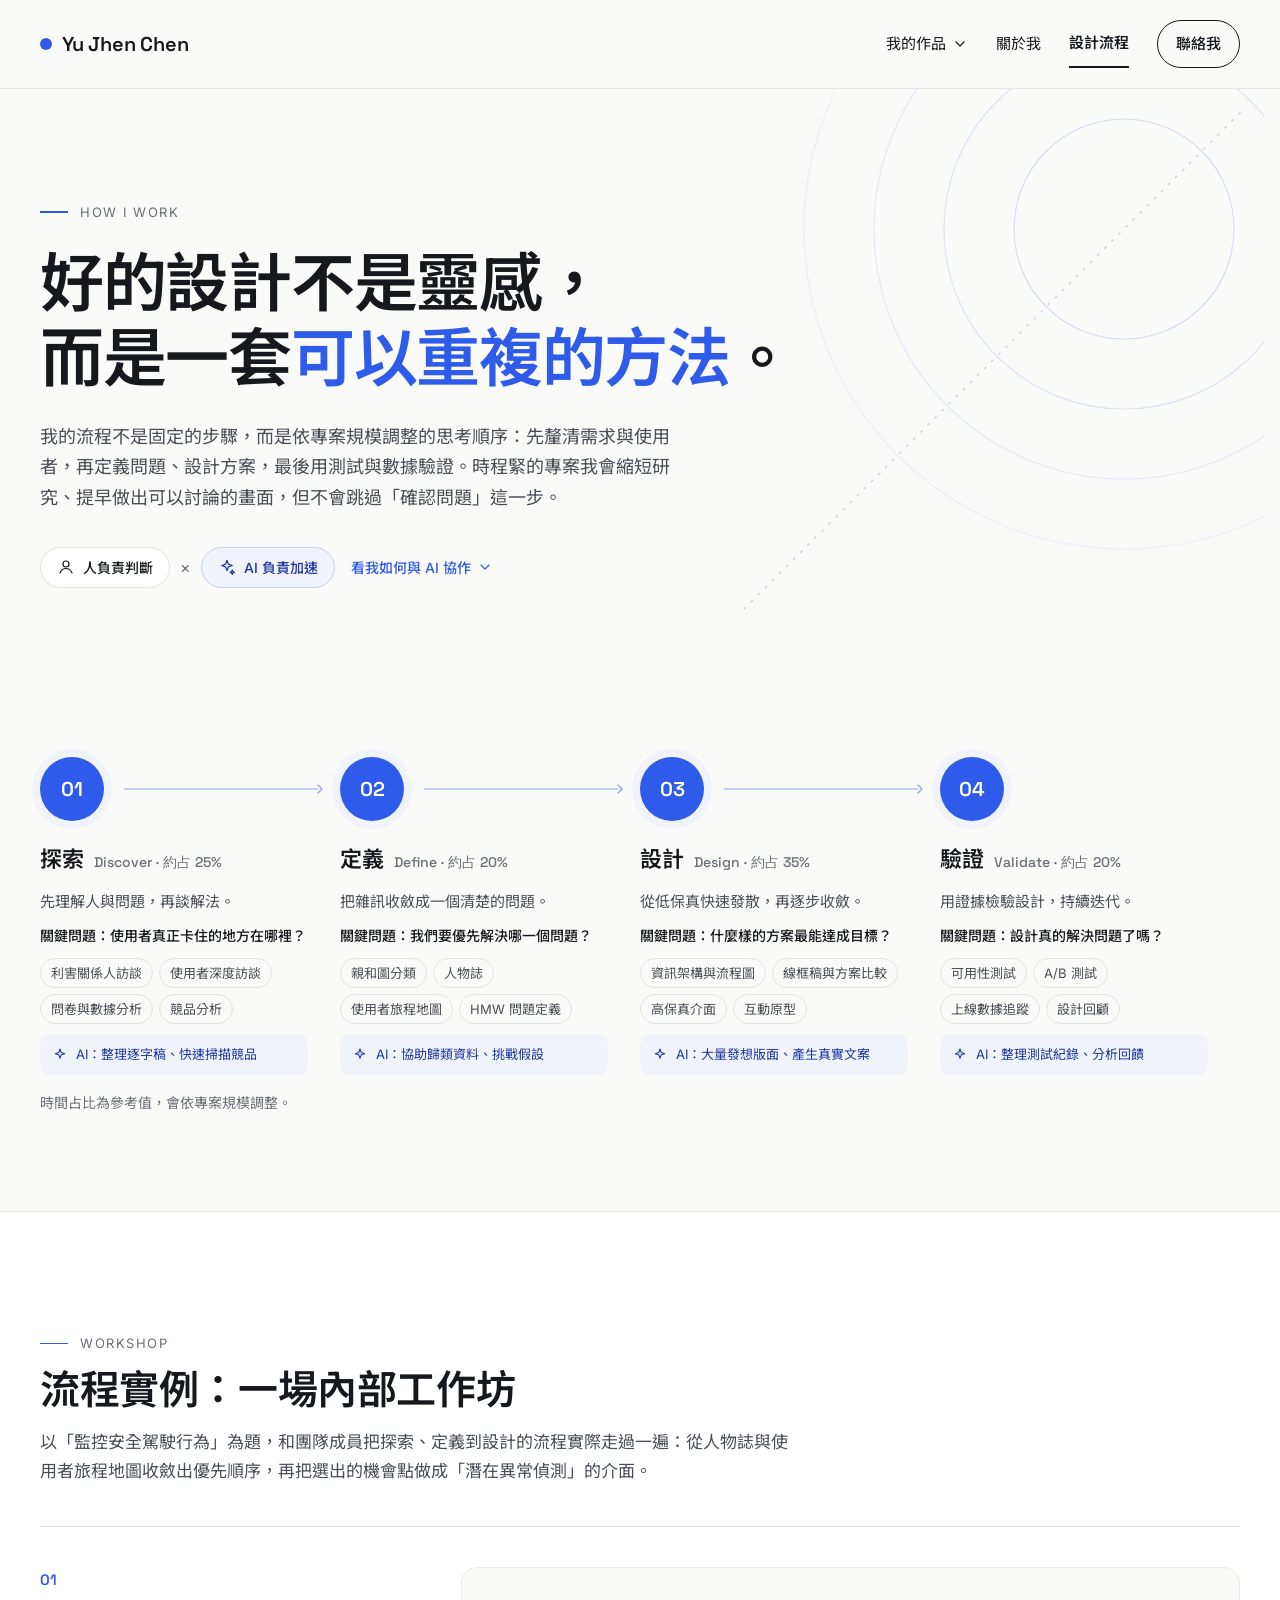
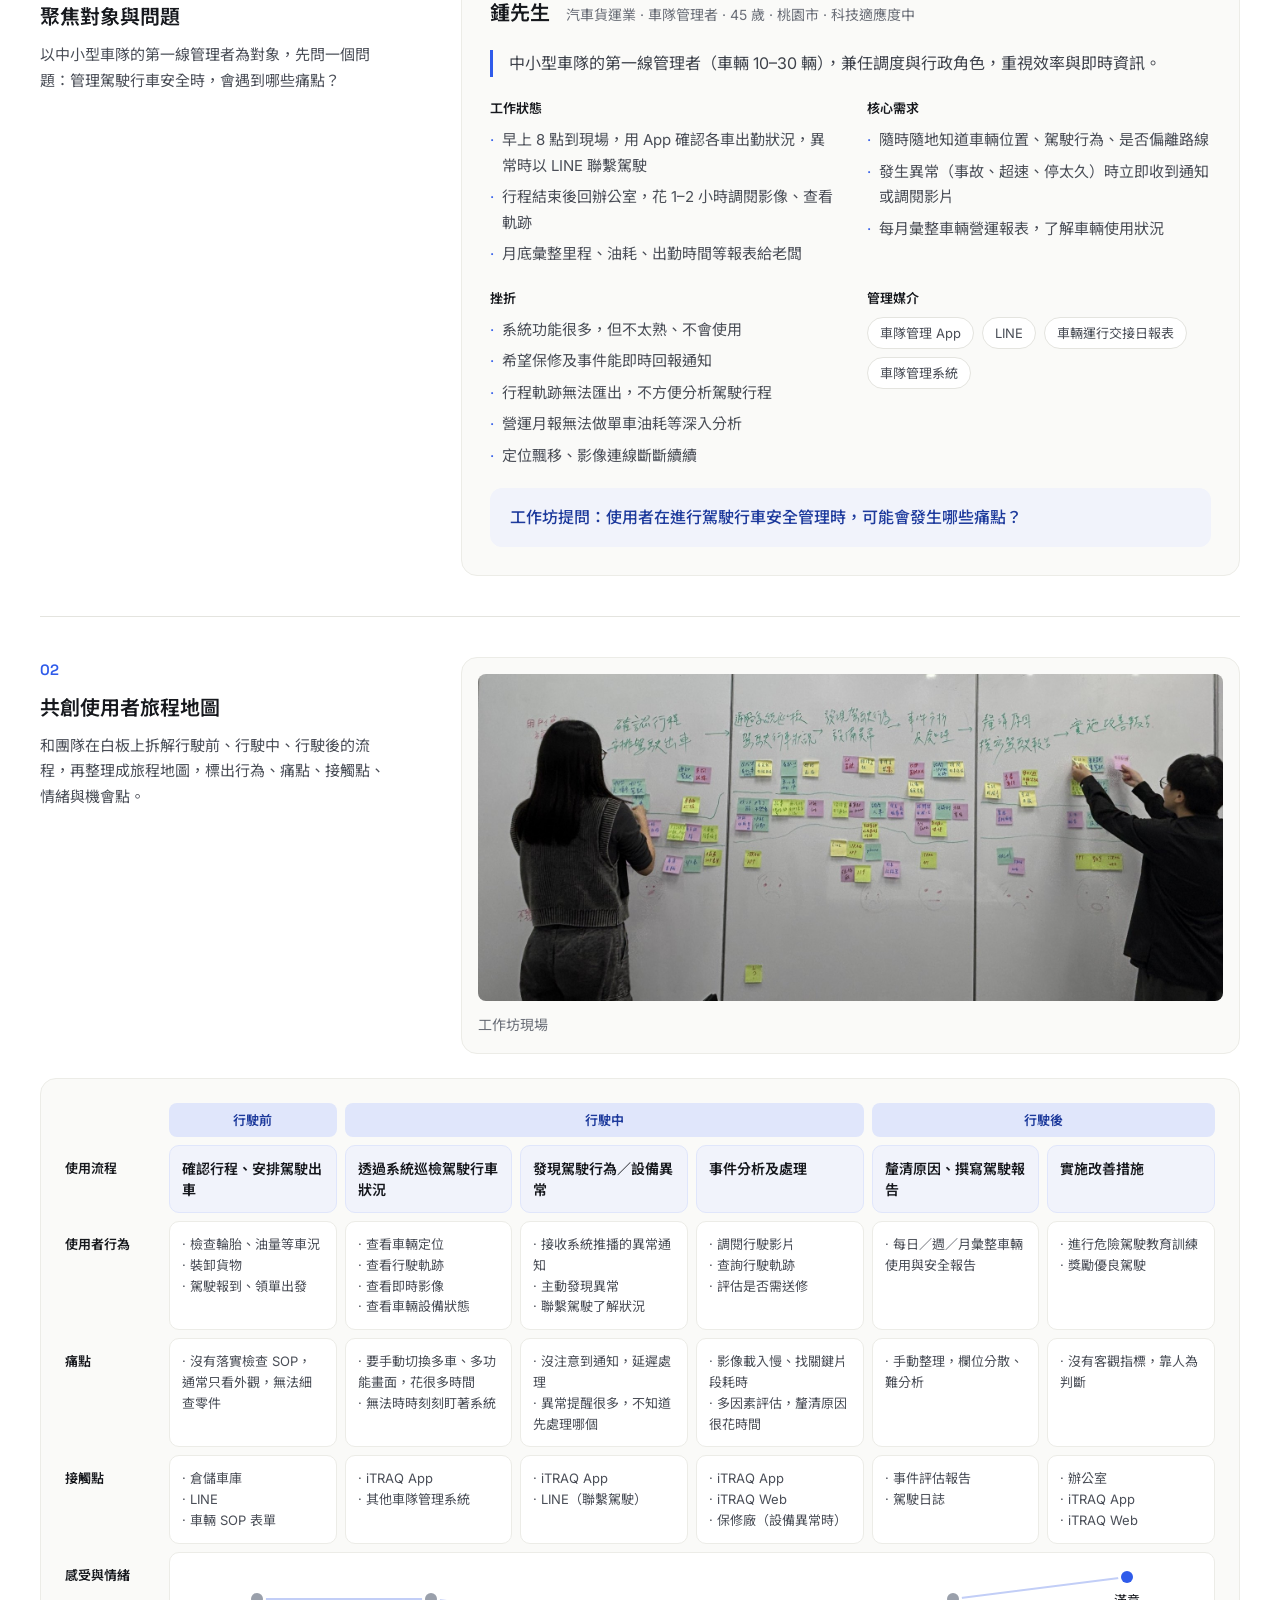
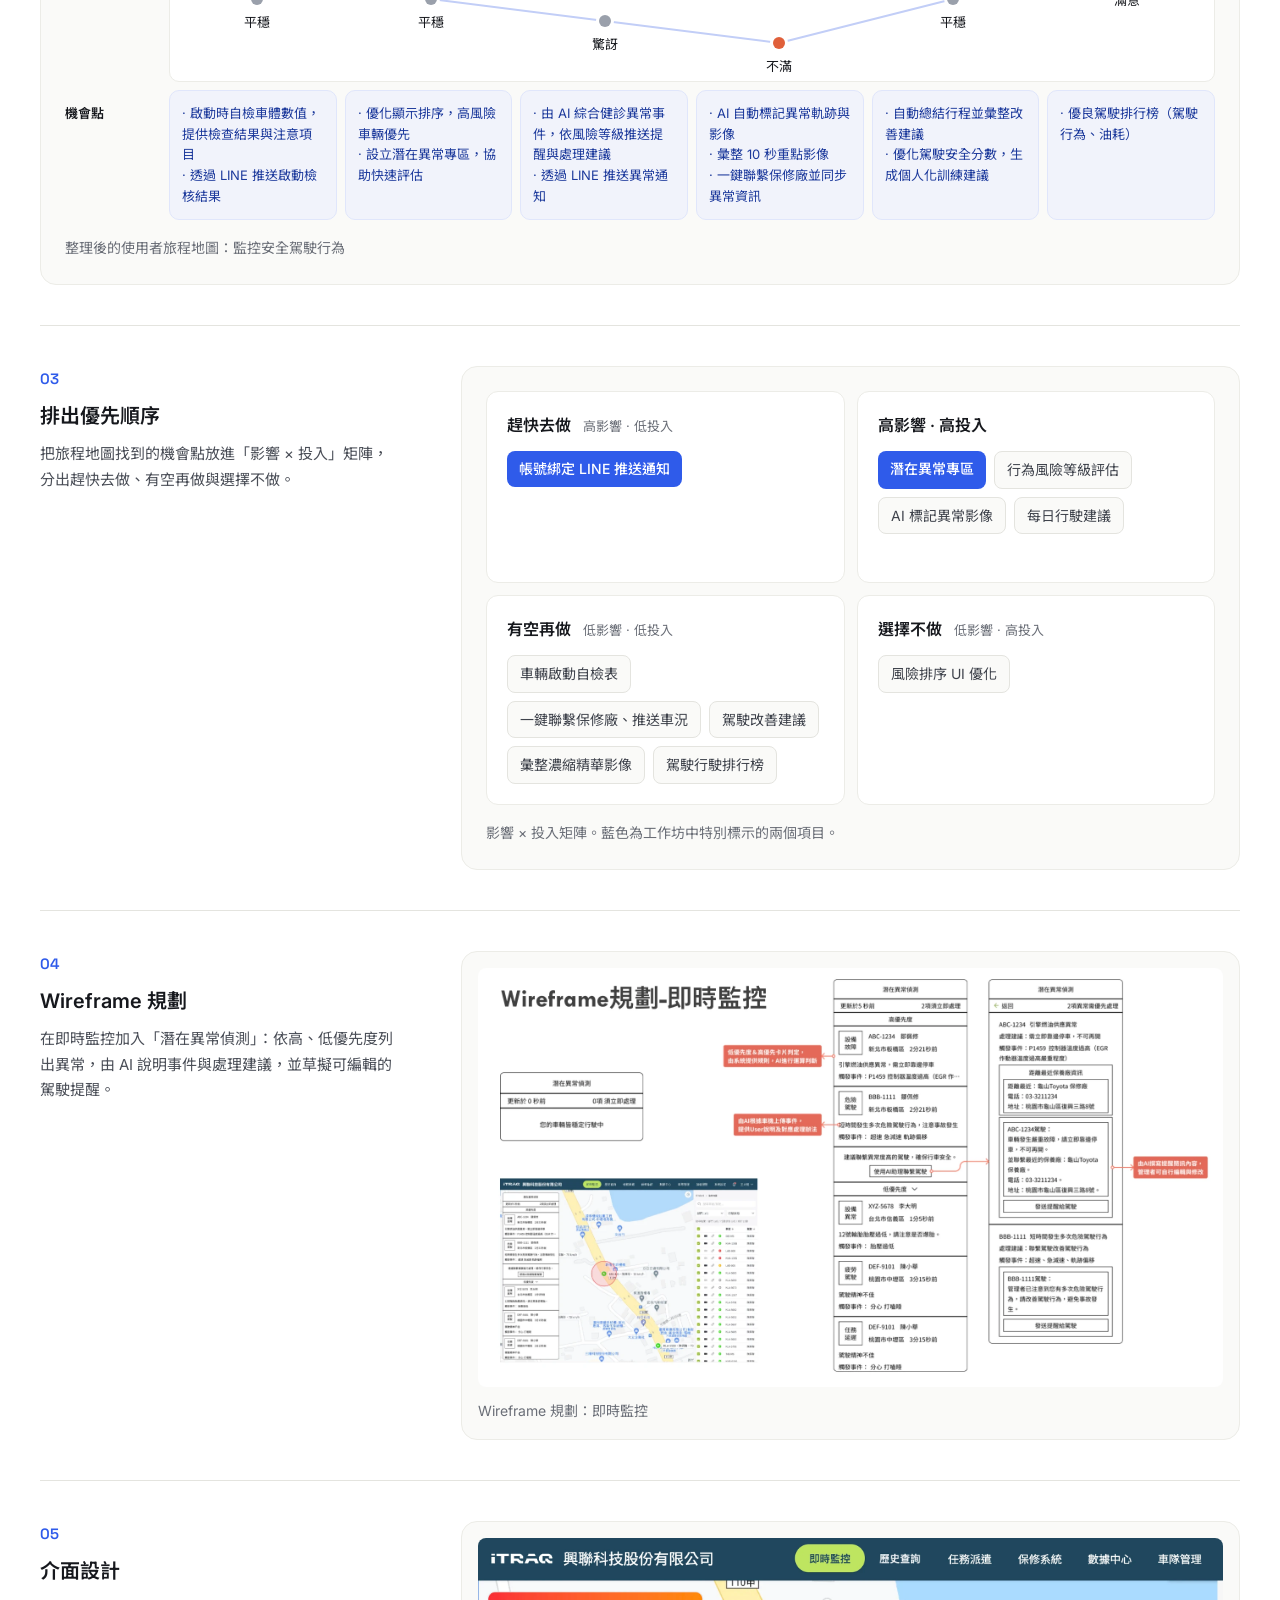
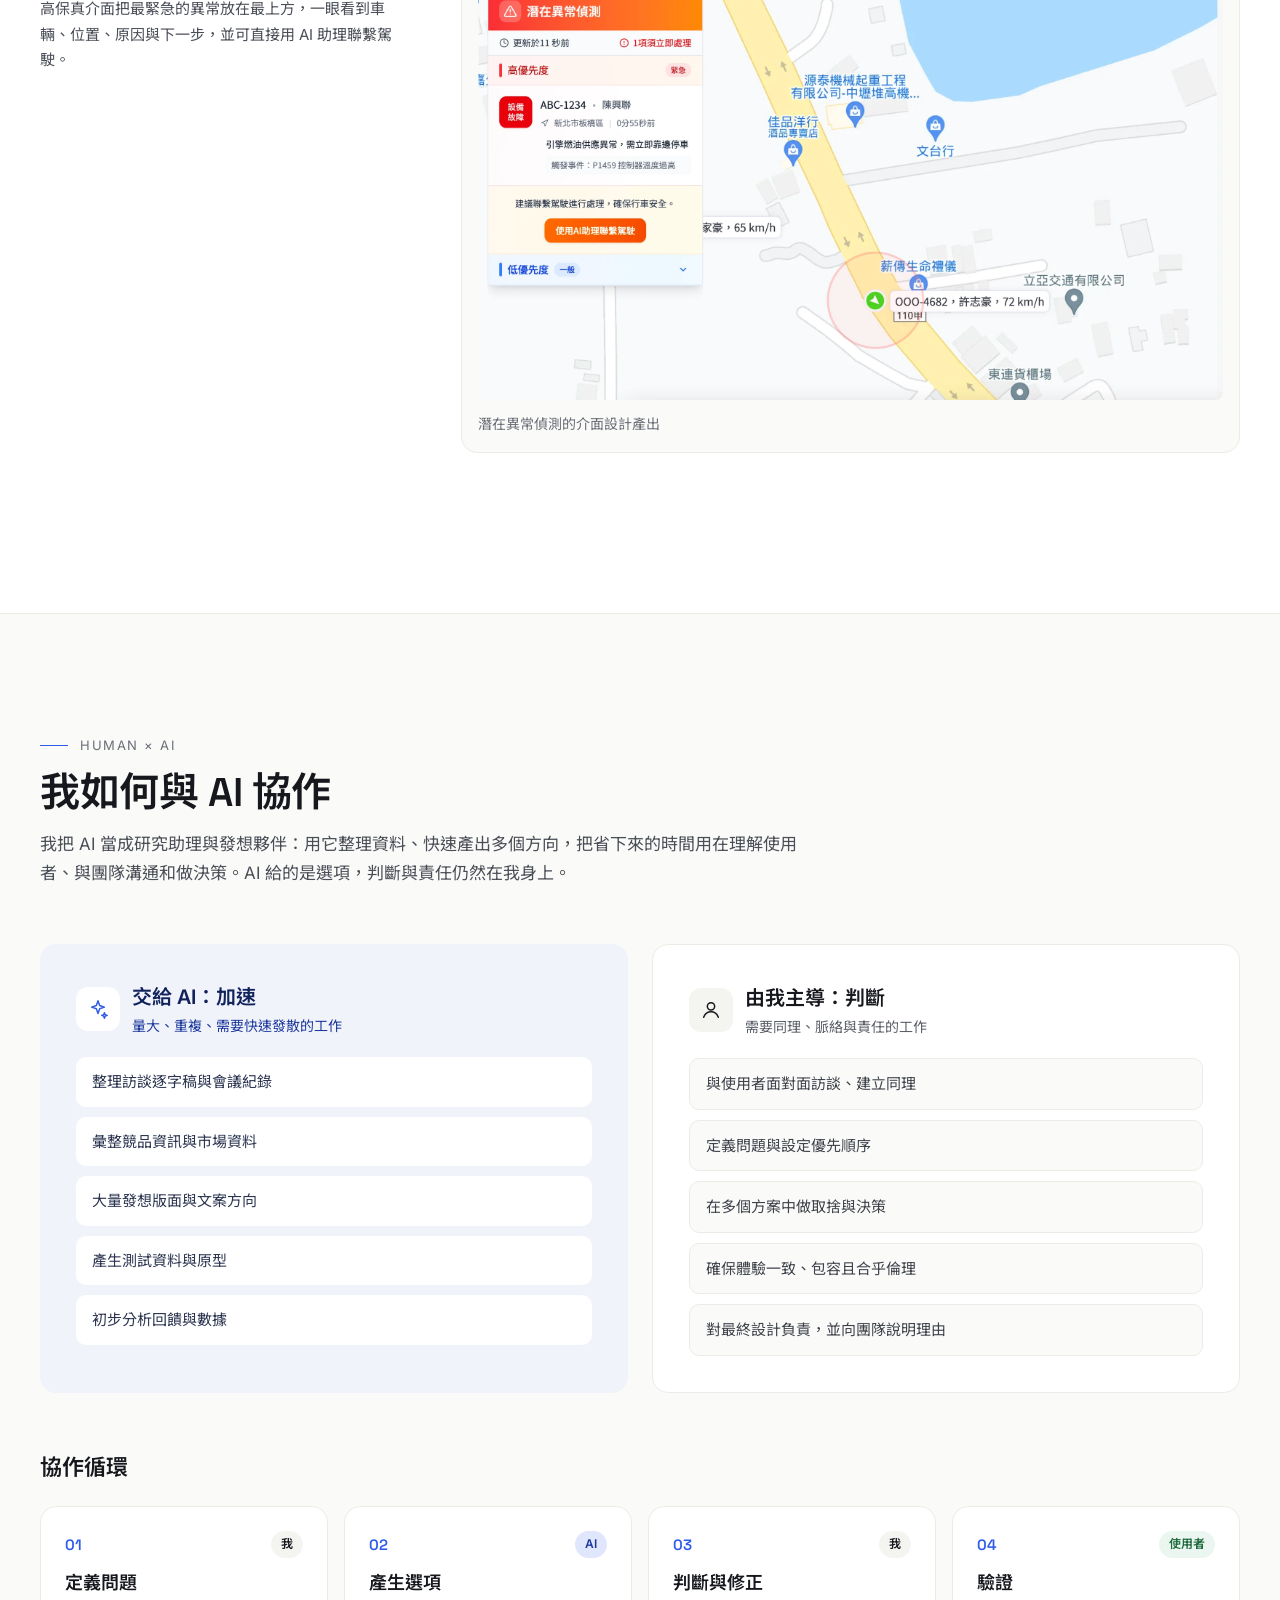
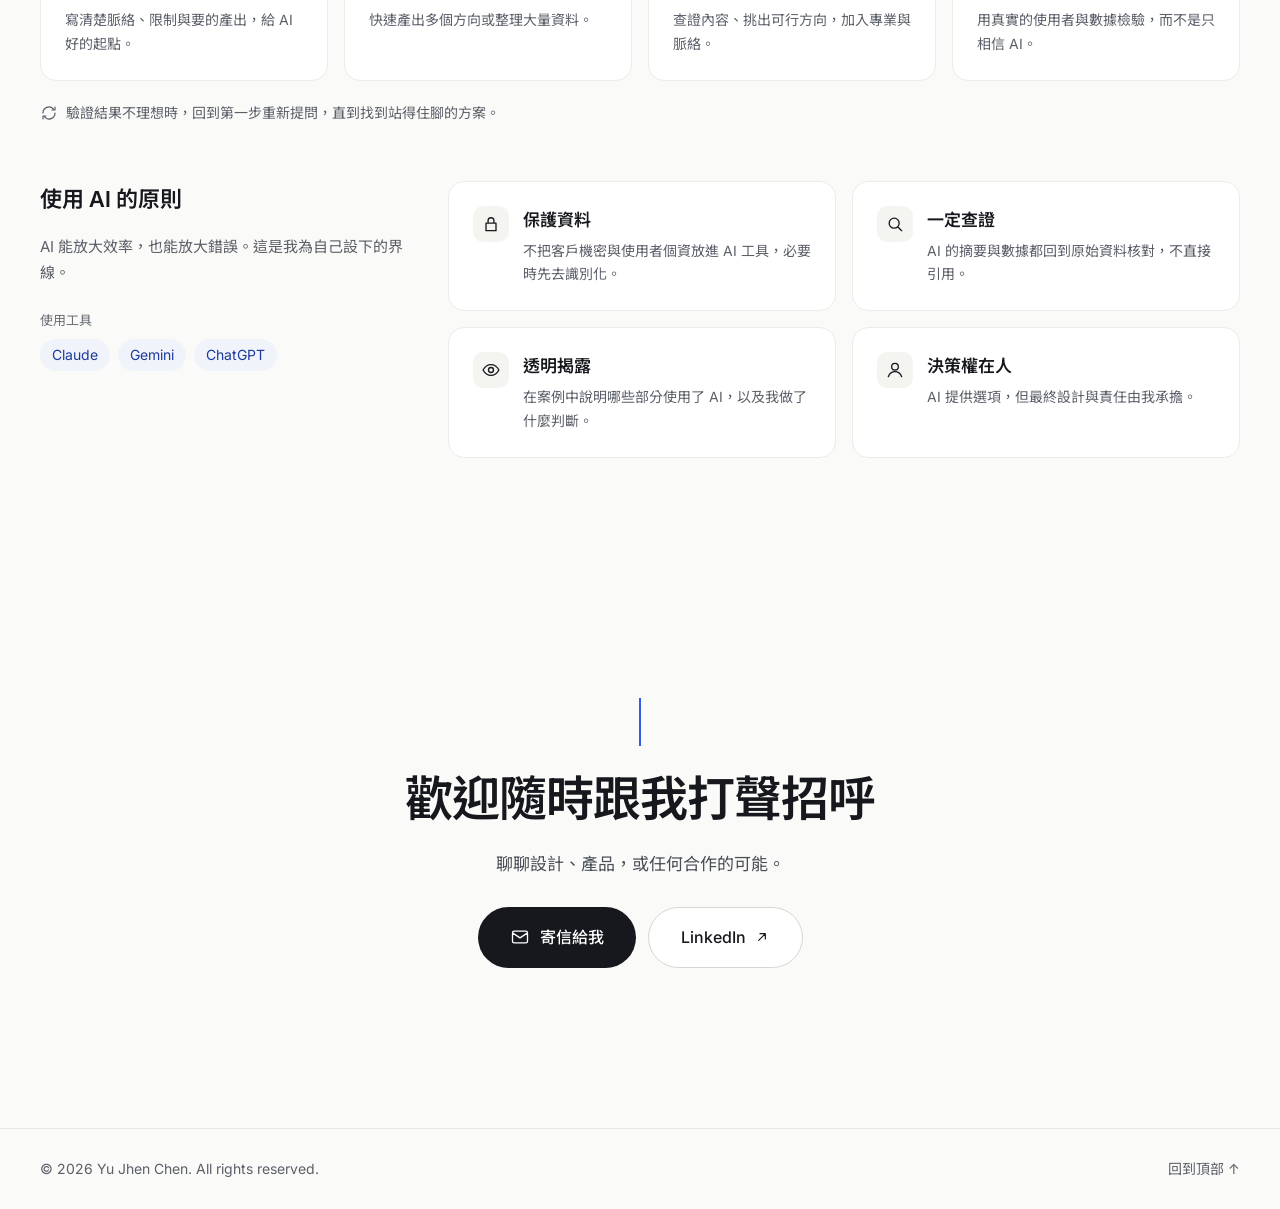
==== commit b4c9629e: "Update process page Co-Authored-By: Claude Sonnet 5.5 <noreply@anthropic.com>" ====
--- a/process.html
+++ b/process.html
@@ -166,7 +166,7 @@
 <div class="process-div10">
 <p class="c-p2" data-ln="eyebrow">Workshop</p>
 <h2 class="process-h21">流程實例：一場內部工作坊</h2>
-<p class="text-17">以「監控安全駕駛行為」為題，和團隊成員把探索、定義到設計的流程實際走過一遍：從人物誌與使用者旅程地圖收斂出優先順序，再把選出的機會點做成「潛在異常偵測」的介面。這是團隊內部的練習，沒有上線。</p>
+<p class="text-17">以「監控安全駕駛行為」為題，和團隊成員把探索、定義到設計的流程實際走過一遍：從人物誌與使用者旅程地圖收斂出優先順序，再把選出的機會點做成「潛在異常偵測」的介面。</p>
 </div>
 <ol class="c-ol2">
 <li class="process-li2">
